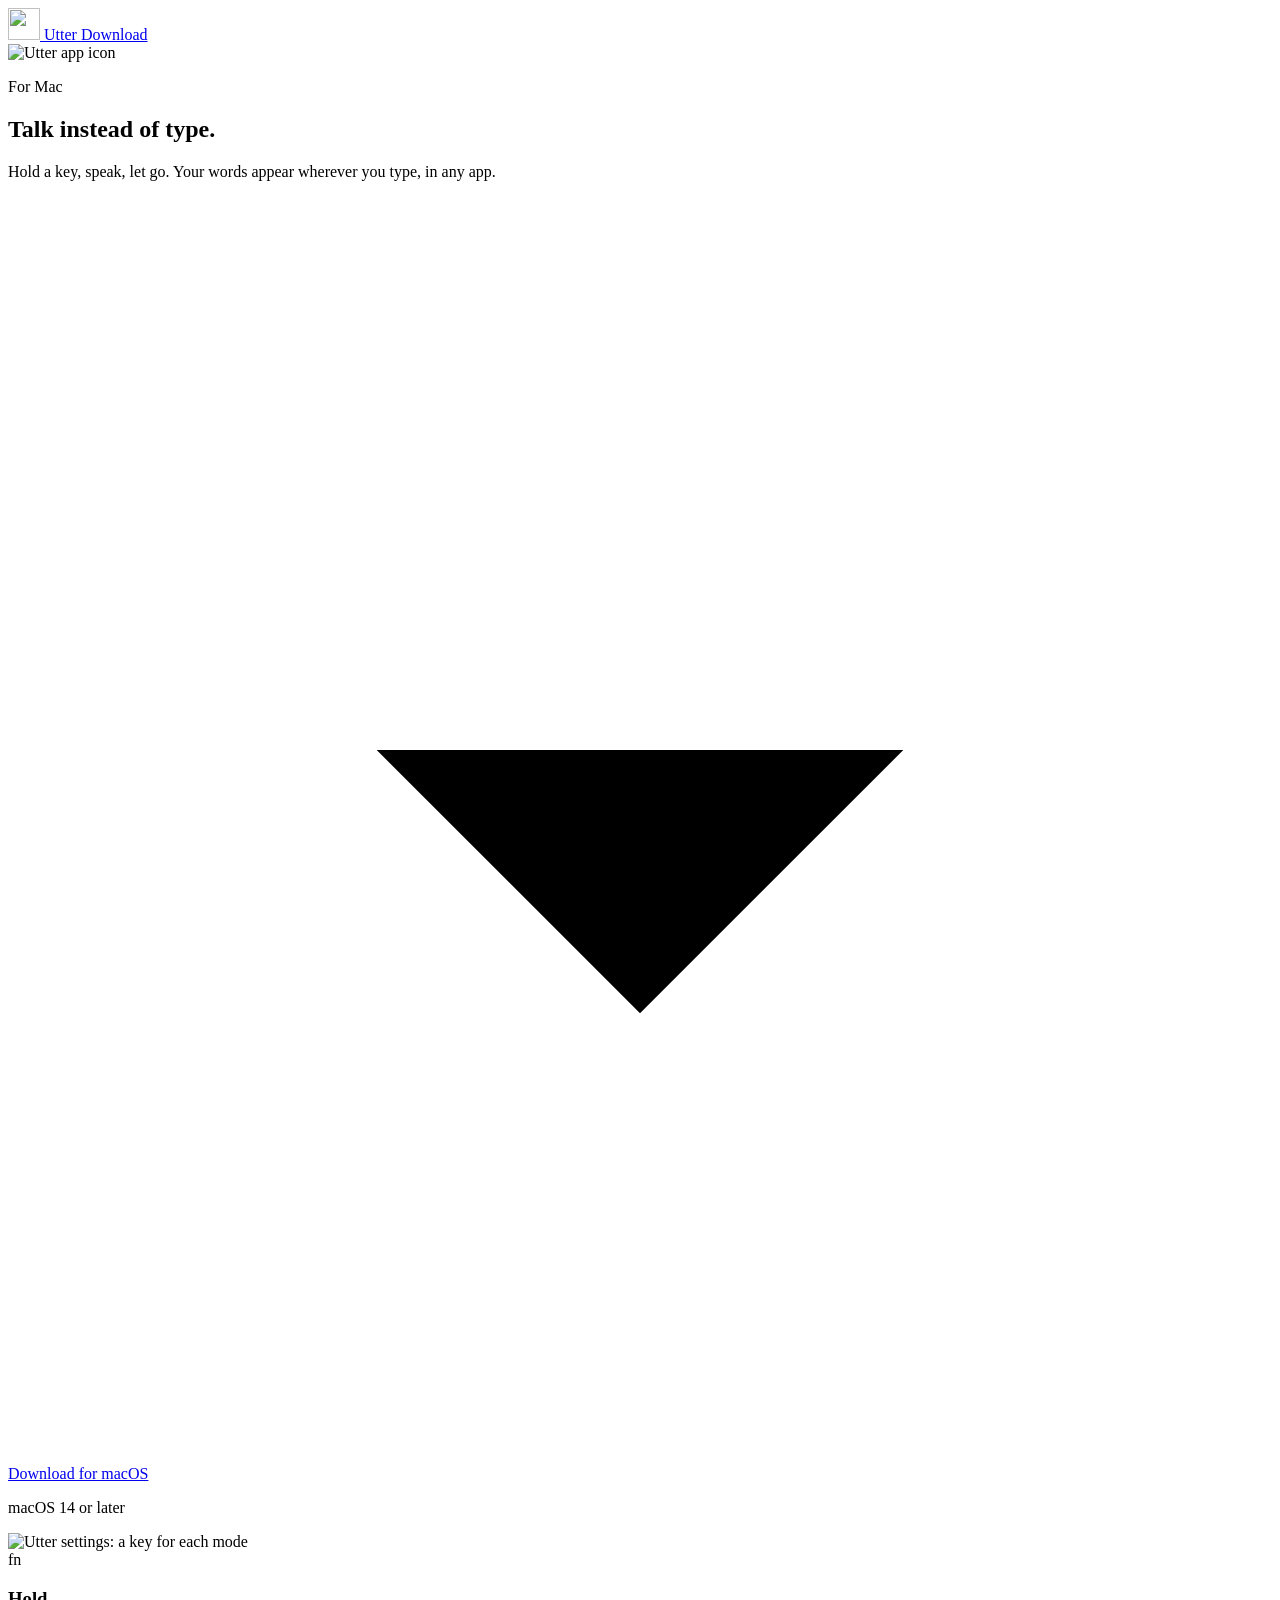
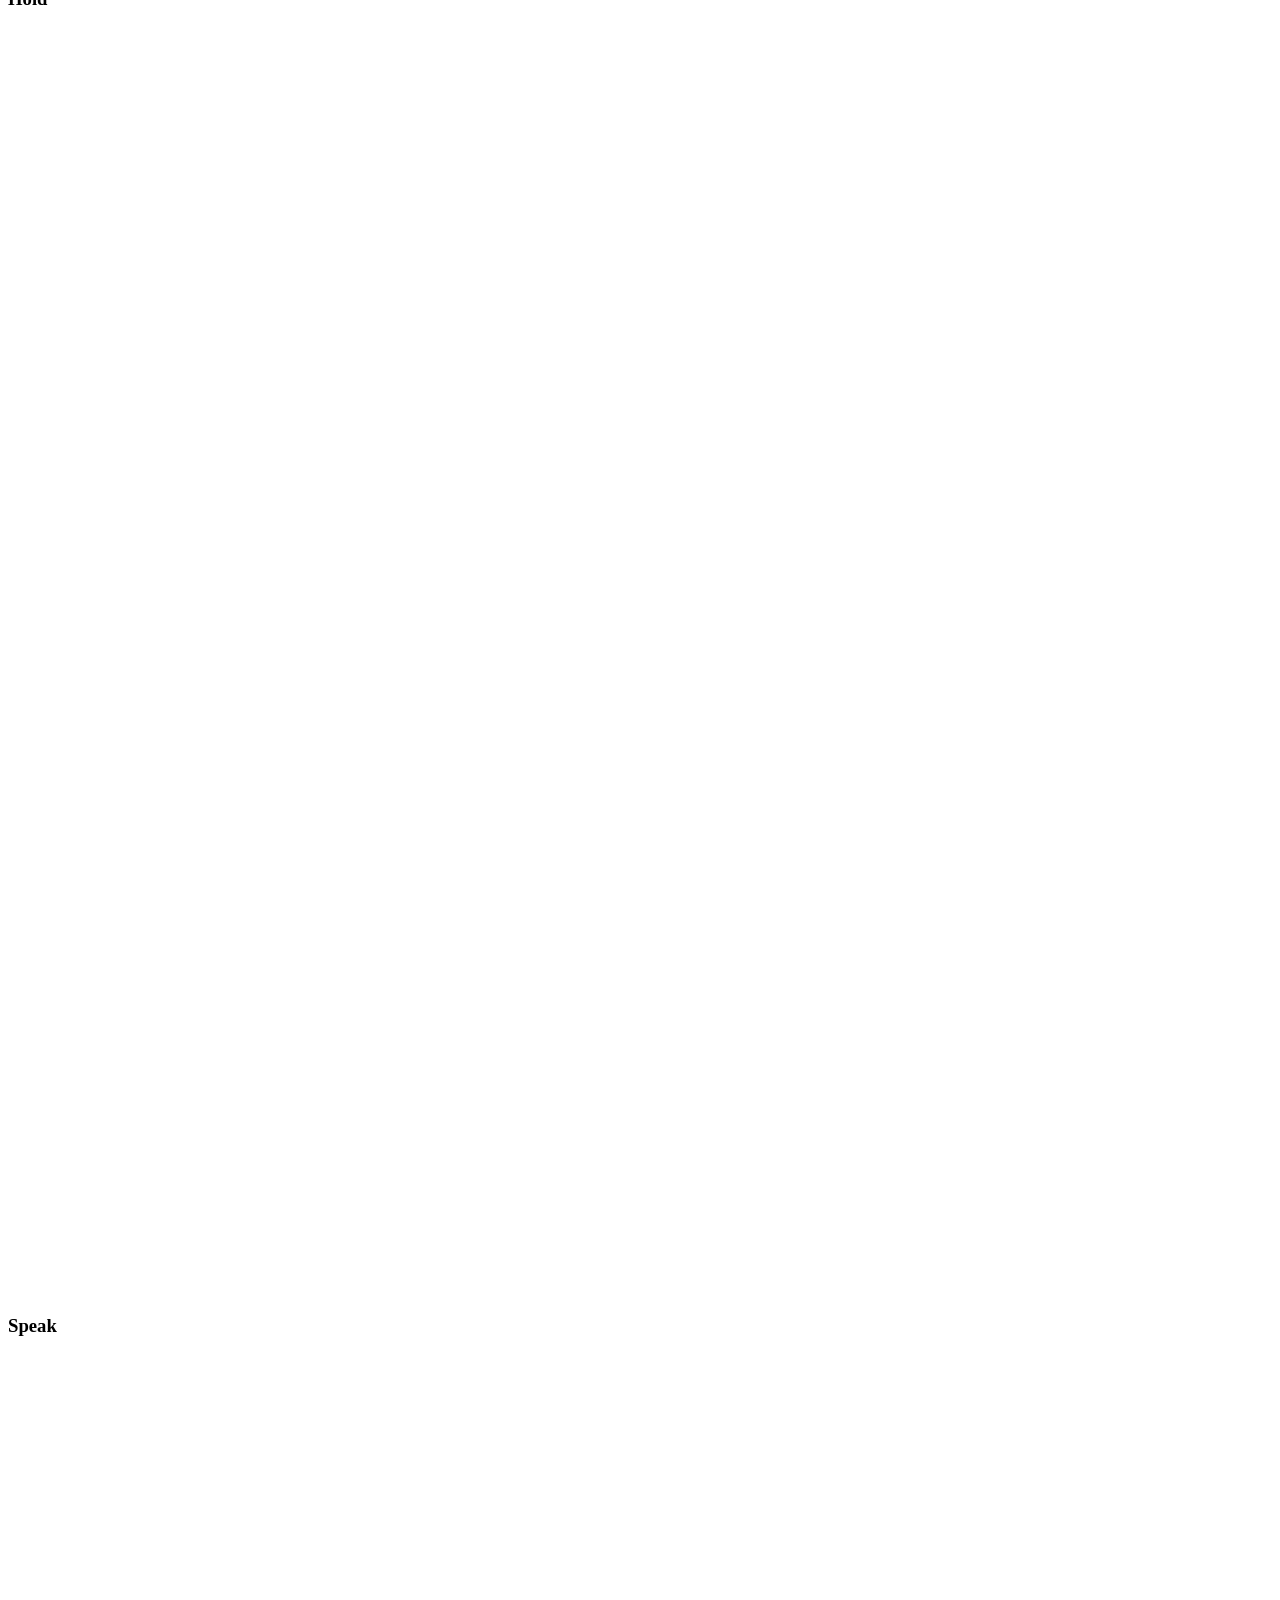
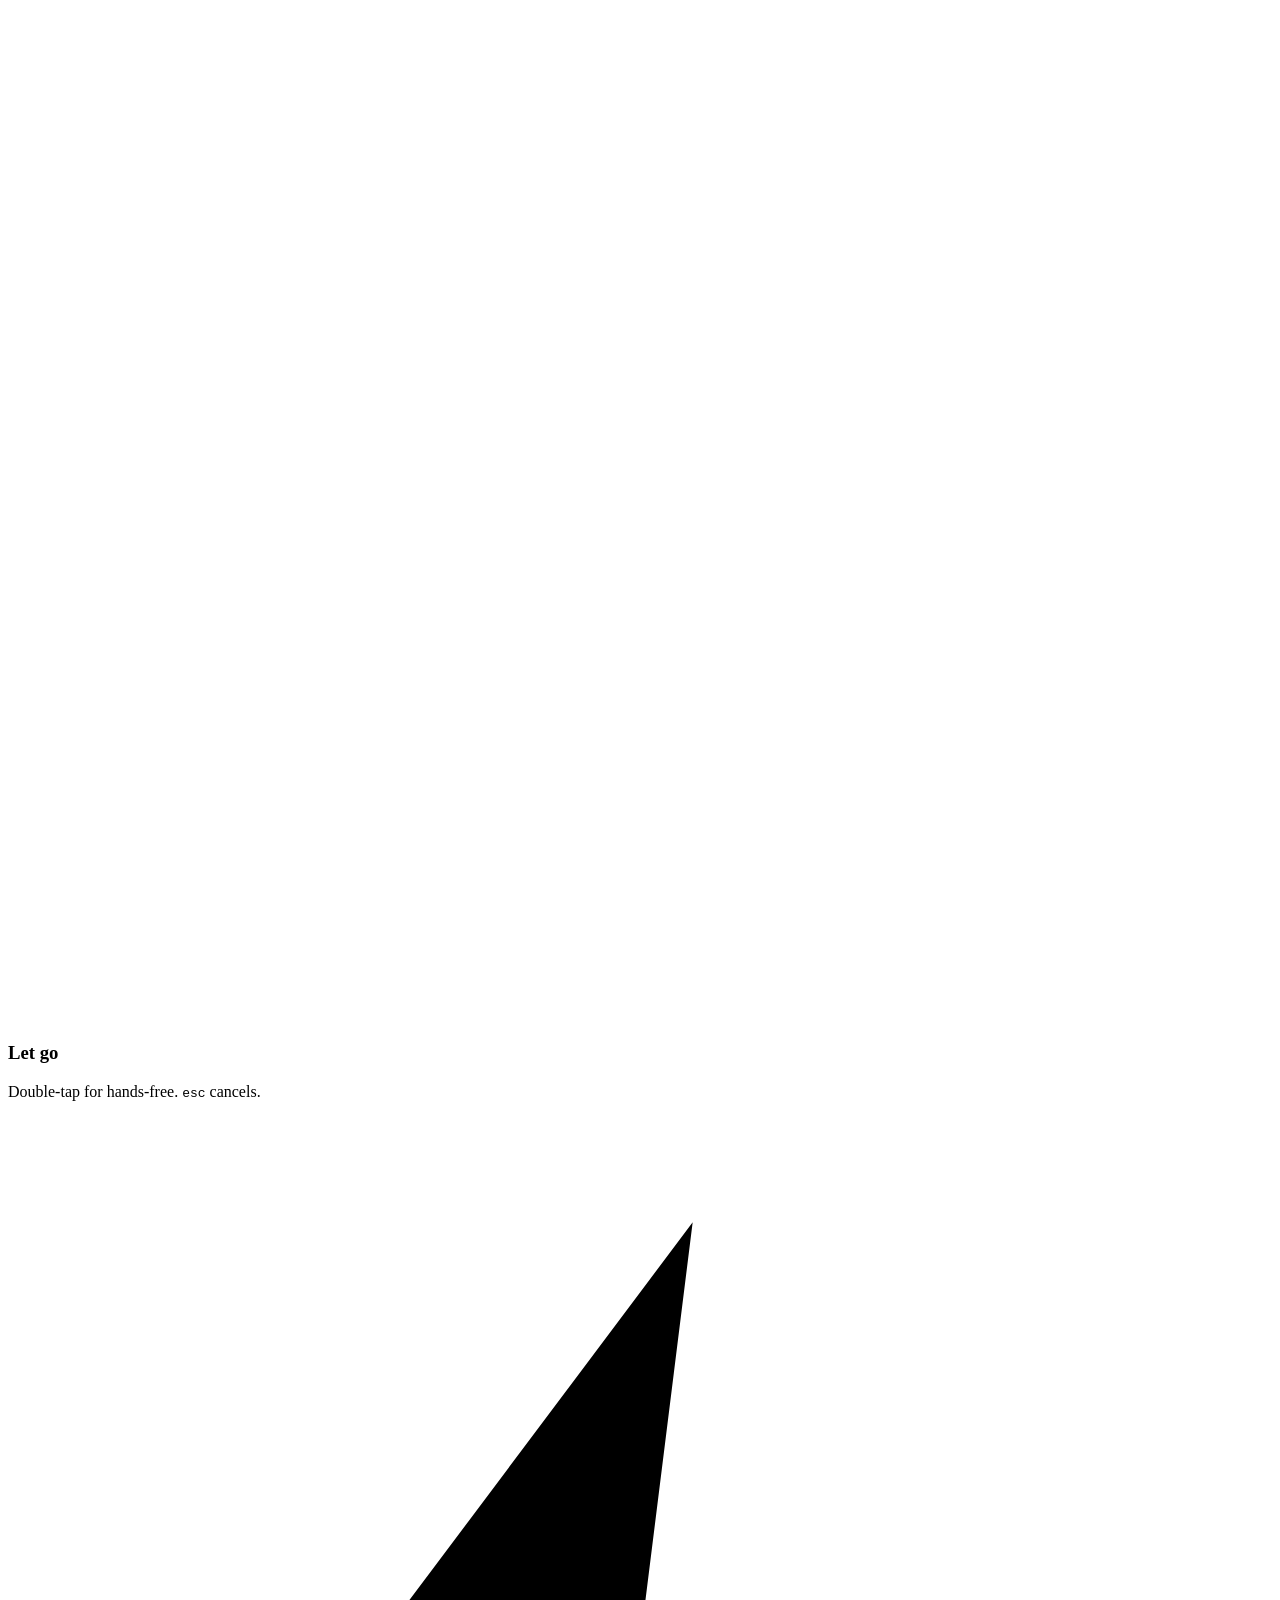
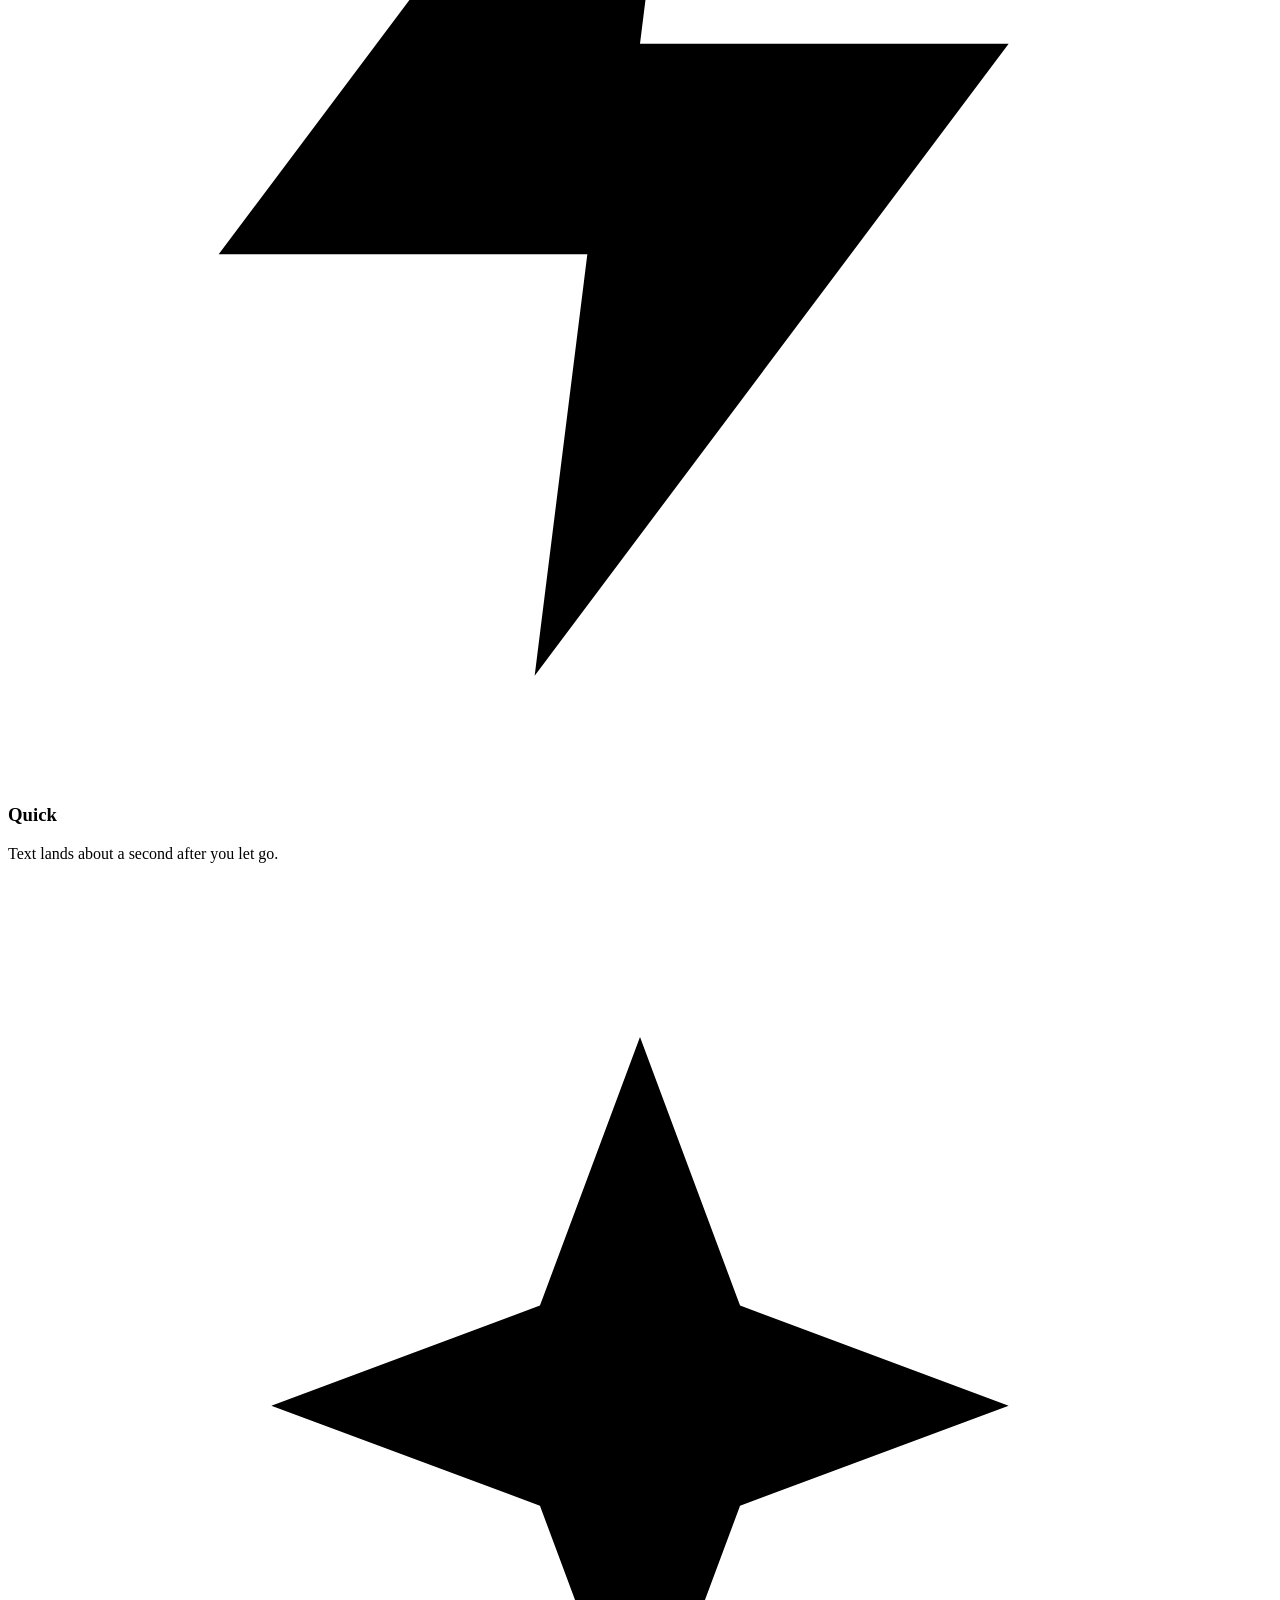
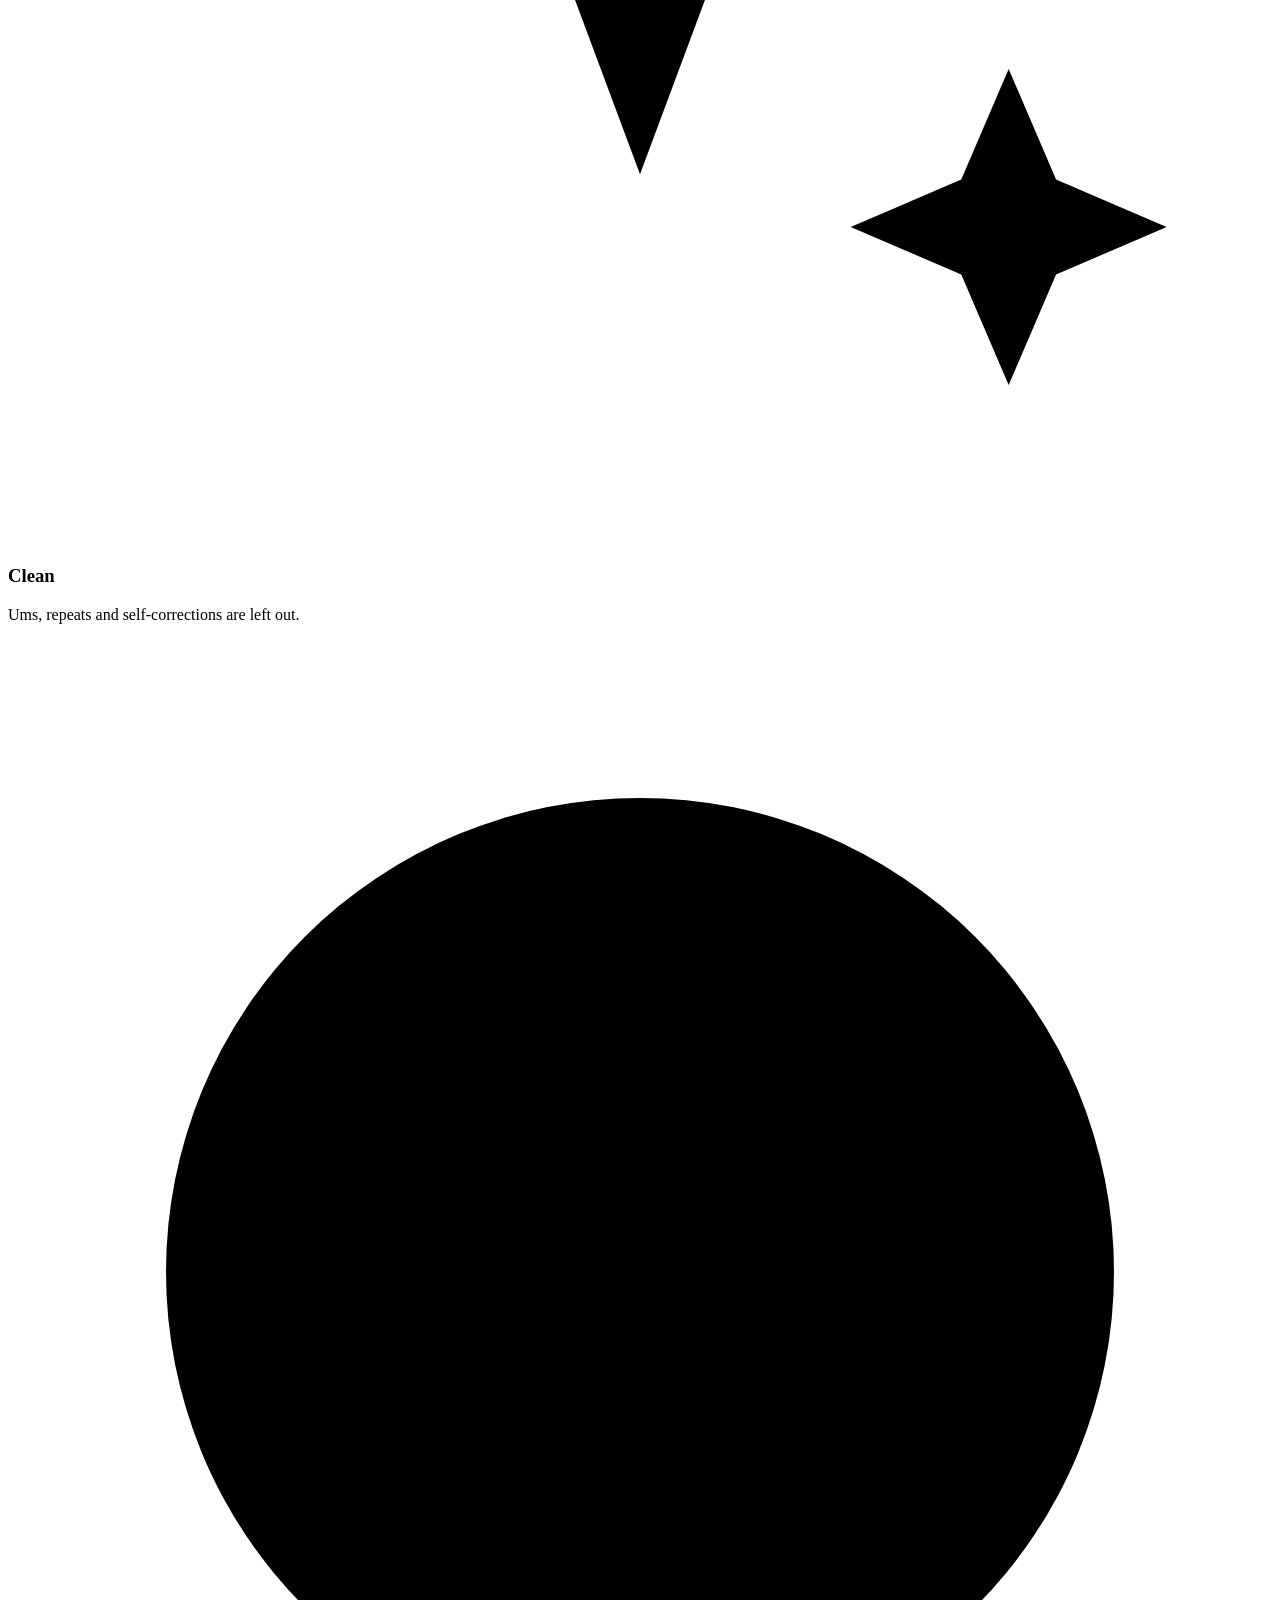
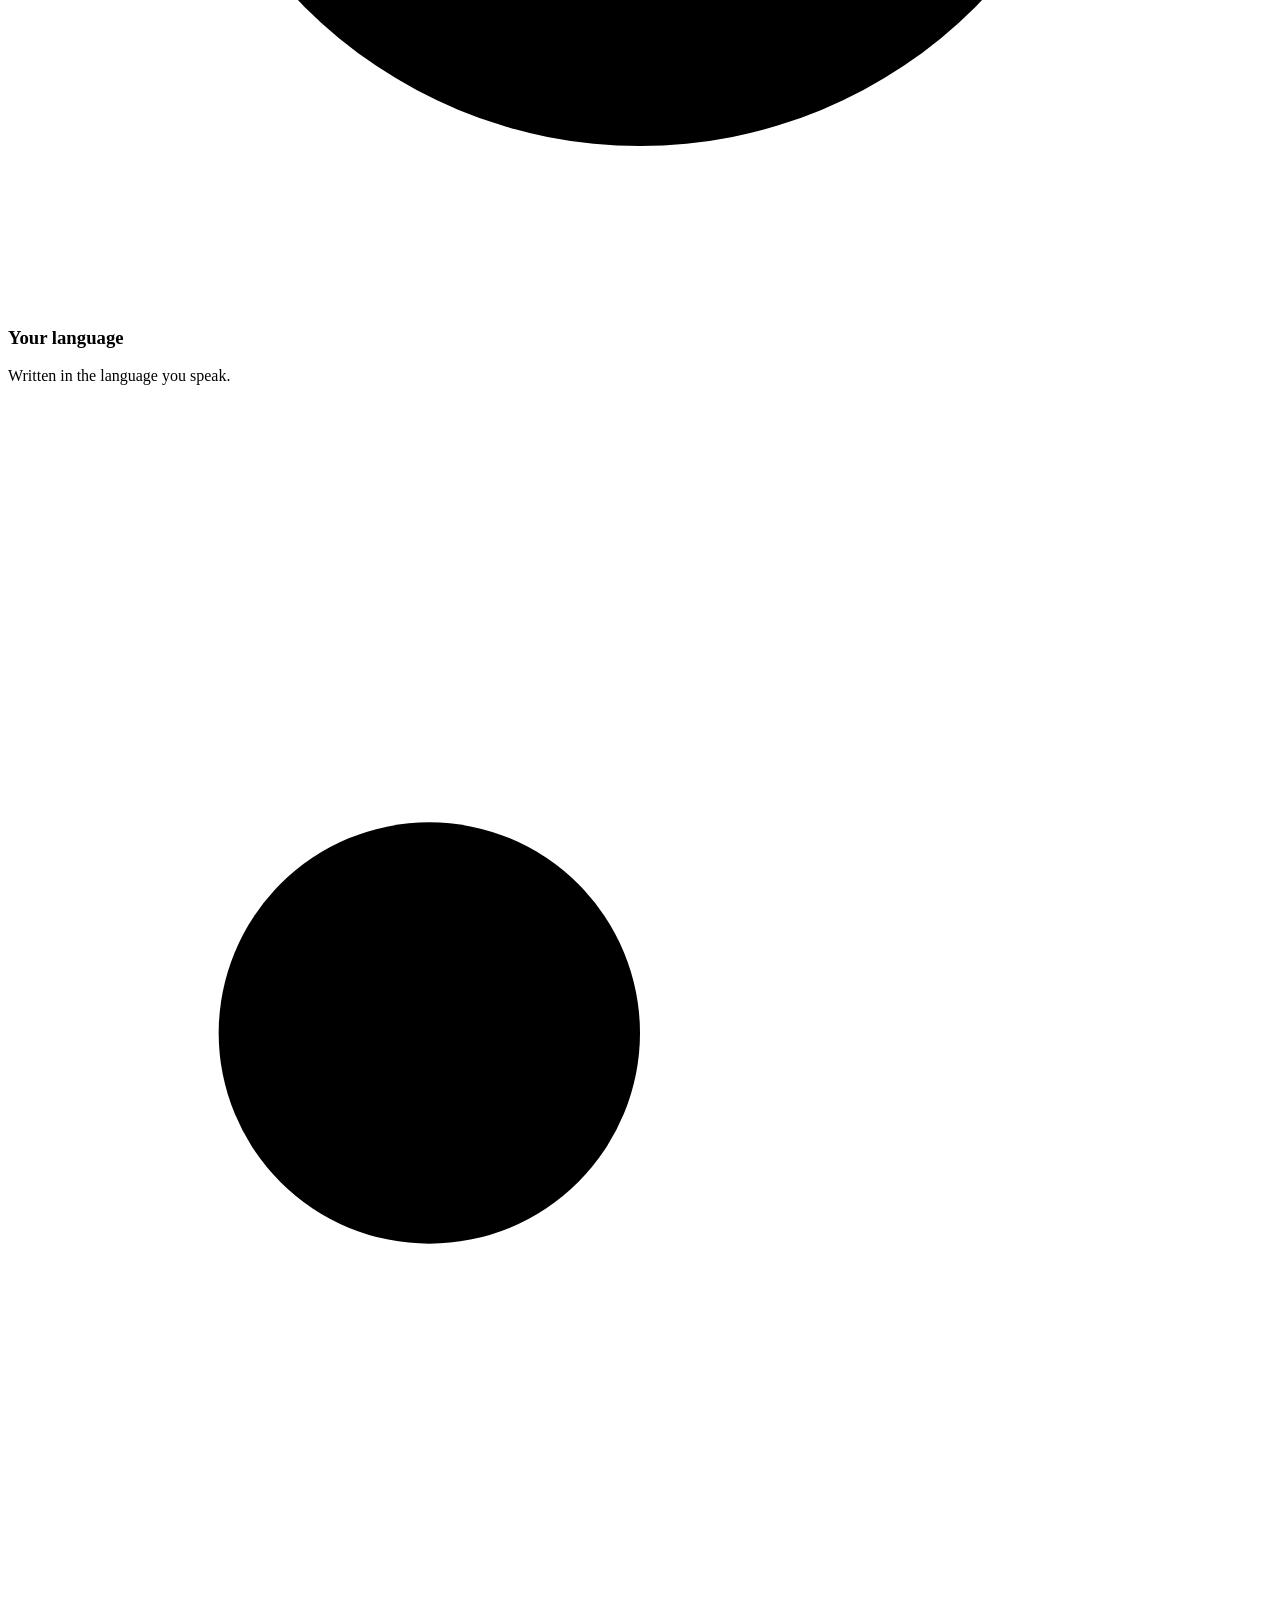
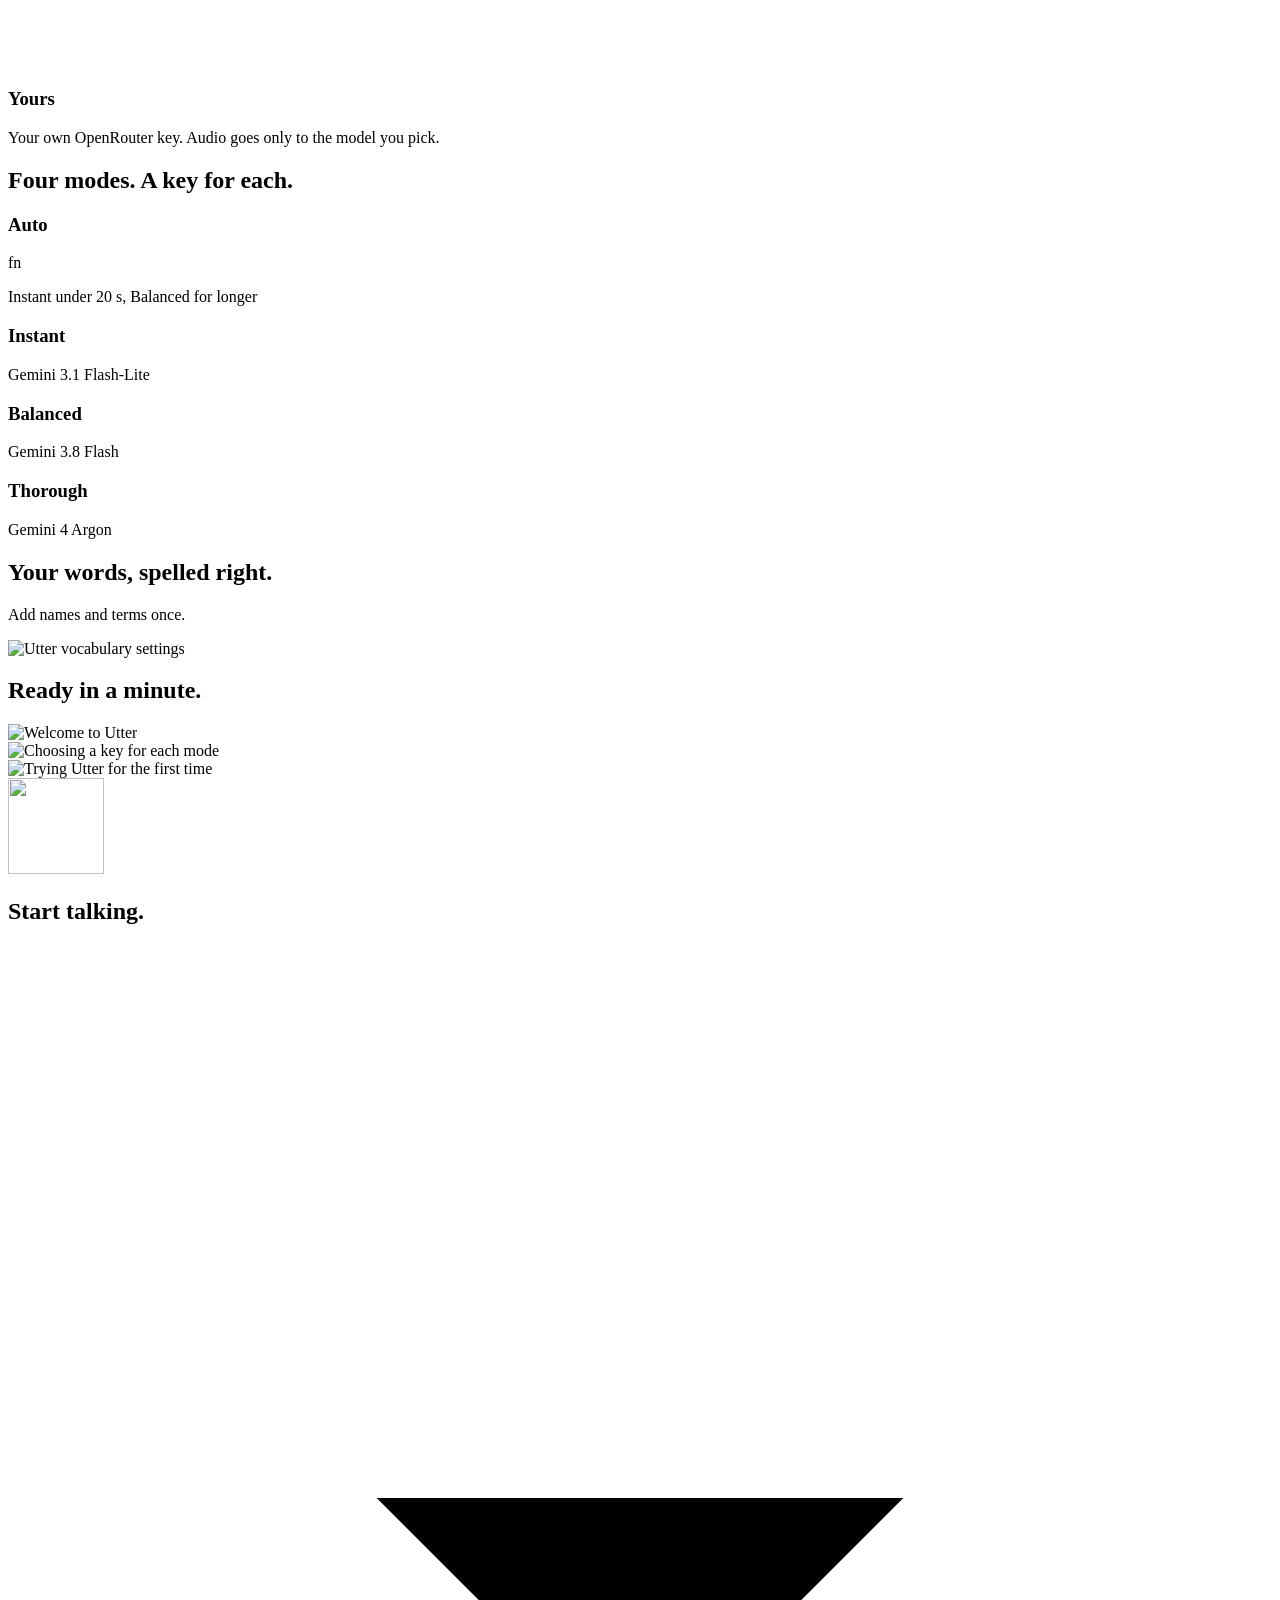
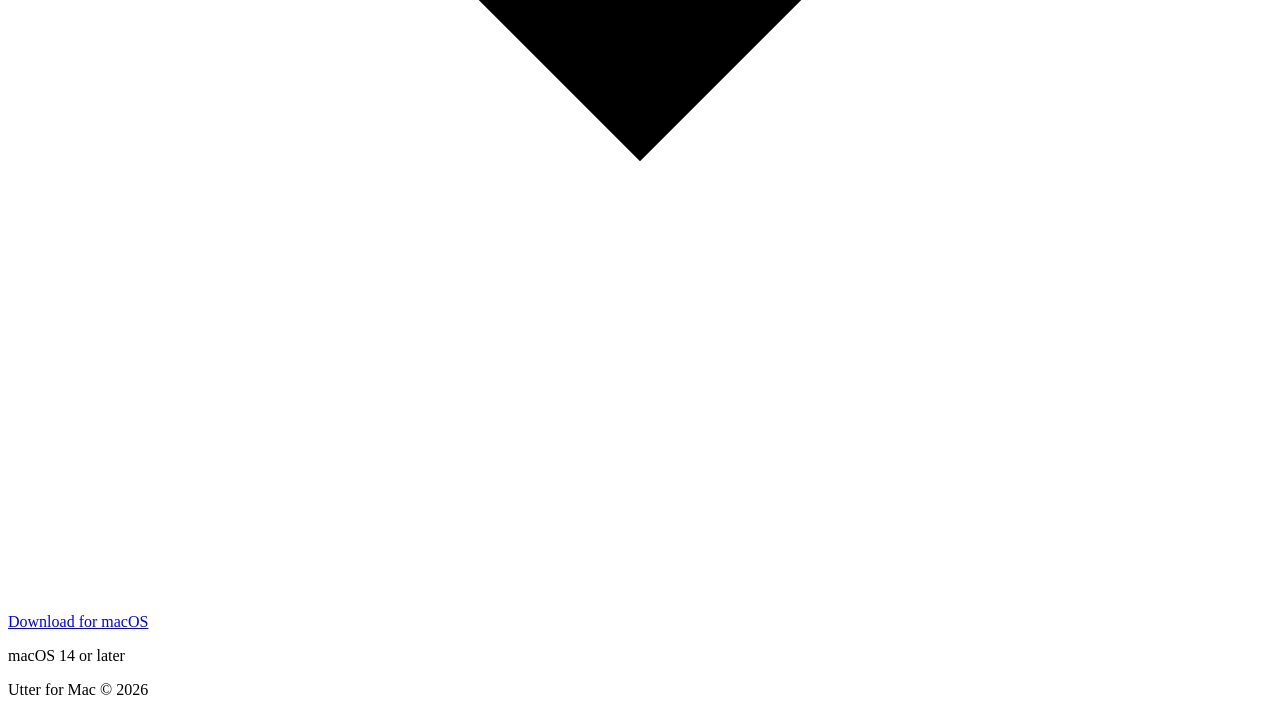
==== website/public/index.html @ 5fd8839f "Initial commit Co-Authored-By: Claude Opus 5.5 <noreply@anthropic.com>" ====
<!doctype html>
<html lang="en">
<head>
<meta charset="utf-8">
<meta name="viewport" content="width=device-width, initial-scale=1, viewport-fit=cover">
<title>Utter: talk instead of type, on your Mac</title>
<meta name="description" content="Hold a key, speak, let go. Your words appear wherever you type, in any Mac app.">
<meta name="color-scheme" content="light dark">
<meta name="theme-color" content="#ffffff" media="(prefers-color-scheme: light)">
<meta name="theme-color" content="#0b0b0c" media="(prefers-color-scheme: dark)">
<link rel="icon" type="image/png" sizes="64x64" href="/favicon.png">
<link rel="icon" type="image/png" sizes="32x32" href="/favicon-32.png">
<link rel="apple-touch-icon" href="/apple-touch-icon.png">
<link rel="canonical" href="https://utter.filo.im/">
<meta property="og:type" content="website">
<meta property="og:site_name" content="Utter">
<meta property="og:title" content="Utter: talk instead of type">
<meta property="og:description" content="Hold a key, speak, let go. Your words appear wherever you type, in any Mac app.">
<meta property="og:url" content="https://utter.filo.im/">
<meta property="og:image" content="https://utter.filo.im/og.png">
<meta property="og:image:width" content="1200">
<meta property="og:image:height" content="630">
<meta name="twitter:card" content="summary_large_image">
<link rel="stylesheet" href="/styles.css">
</head>
<body>

<header class="nav">
  <div class="wrap nav-inner">
    <a class="brand" href="/" aria-label="Utter home">
      <img src="/img/icon-256.png" width="32" height="32" alt="">
      <span>Utter</span>
    </a>
    <a class="nav-cta" href="/download" download="Utter.dmg">Download</a>
  </div>
</header>

<main>
  <section class="hero wrap">
    <img class="hero-icon" src="/img/icon-512.webp" width="152" height="152" alt="Utter app icon">
    <p class="eyebrow">For Mac</p>
    <h1>Talk instead of type.</h1>
    <p class="lede">Hold a key, speak, let go. Your words appear wherever you type, in any app.</p>

    <div class="download">
      <a class="dl-button" href="/download" download="Utter.dmg">
        <svg viewBox="0 0 24 24" aria-hidden="true"><path d="M12 4v11M7 10.5l5 5 5-5M5 20h14"/></svg>
        Download for macOS
      </a>
      <p class="req">macOS 14 or later</p>
    </div>

    <div class="shot shot-hero">
      <picture>
        <source srcset="/img/hotkeys-dark.webp" media="(prefers-color-scheme: dark)">
        <img src="/img/hotkeys-light.webp" width="1560" height="1184" alt="Utter settings: a key for each mode" fetchpriority="high">
      </picture>
    </div>
  </section>

  <section class="how wrap">
    <div class="step">
      <span class="keycap">fn</span>
      <h3>Hold</h3>
    </div>
    <div class="step">
      <span class="glyph" aria-hidden="true">
        <svg viewBox="0 0 48 48"><path d="M10 18v12M17 13v22M24 8v32M31 13v22M38 18v12"/></svg>
      </span>
      <h3>Speak</h3>
    </div>
    <div class="step">
      <span class="glyph" aria-hidden="true">
        <svg viewBox="0 0 48 48"><path d="M17 9h14M17 39h14M24 9v30"/></svg>
      </span>
      <h3>Let go</h3>
    </div>
    <p class="how-note">Double-tap for hands-free. <kbd>esc</kbd> cancels.</p>
  </section>

  <section class="features wrap">
    <div class="card">
      <svg class="ic" viewBox="0 0 24 24" aria-hidden="true"><path d="M13 2 4 14h7l-1 8 9-12h-7z"/></svg>
      <h3>Quick</h3>
      <p>Text lands about a second after you let go.</p>
    </div>
    <div class="card">
      <svg class="ic" viewBox="0 0 24 24" aria-hidden="true"><path d="M12 3l1.9 5.1L19 10l-5.1 1.9L12 17l-1.9-5.1L5 10l5.1-1.9zM19 15l.9 2.1L22 18l-2.1.9L19 21l-.9-2.1L16 18l2.1-.9z"/></svg>
      <h3>Clean</h3>
      <p>Ums, repeats and self-corrections are left out.</p>
    </div>
    <div class="card">
      <svg class="ic" viewBox="0 0 24 24" aria-hidden="true"><circle cx="12" cy="12" r="9"/><path d="M3 12h18M12 3c2.5 2.6 3.8 5.6 3.8 9s-1.3 6.4-3.8 9c-2.5-2.6-3.8-5.6-3.8-9S9.5 5.6 12 3z"/></svg>
      <h3>Your language</h3>
      <p>Written in the language you speak.</p>
    </div>
    <div class="card">
      <svg class="ic" viewBox="0 0 24 24" aria-hidden="true"><circle cx="8" cy="12" r="4"/><path d="M12 12h9M18 12v3M21 12v2"/></svg>
      <h3>Yours</h3>
      <p>Your own OpenRouter key. Audio goes only to the model you pick.</p>
    </div>
  </section>

  <section class="modes wrap">
    <h2>Four modes. A key for each.</h2>
    <div class="mode-grid">
      <div class="mode">
        <div class="mode-head"><h3>Auto</h3><span class="keycap sm">fn</span></div>
        <p>Instant under 20 s, Balanced for longer</p>
      </div>
      <div class="mode">
        <div class="mode-head"><h3>Instant</h3><span class="keycap sm empty" title="Your key"></span></div>
        <p>Gemini 3.1 Flash-Lite</p>
      </div>
      <div class="mode">
        <div class="mode-head"><h3>Balanced</h3><span class="keycap sm empty" title="Your key"></span></div>
        <p>Gemini 3.8 Flash</p>
      </div>
      <div class="mode">
        <div class="mode-head"><h3>Thorough</h3><span class="keycap sm empty" title="Your key"></span></div>
        <p>Gemini 4 Argon</p>
      </div>
    </div>
  </section>

  <section class="split wrap">
    <div class="split-text">
      <h2>Your words, spelled right.</h2>
      <p>Add names and terms once.</p>
    </div>
    <div class="shot">
      <picture>
        <source srcset="/img/vocabulary-dark.webp" media="(prefers-color-scheme: dark)">
        <img src="/img/vocabulary-light.webp" width="1560" height="1184" alt="Utter vocabulary settings" loading="lazy">
      </picture>
    </div>
  </section>

  <section class="gallery-section">
    <h2 class="wrap">Ready in a minute.</h2>
    <div class="gallery" tabindex="0" aria-label="Setup screens">
      <div class="shot">
        <picture>
          <source srcset="/img/welcome-dark.webp" media="(prefers-color-scheme: dark)">
          <img src="/img/welcome-light.webp" width="1440" height="1264" alt="Welcome to Utter" loading="lazy">
        </picture>
      </div>
      <div class="shot">
        <picture>
          <source srcset="/img/setup-hotkeys-dark.webp" media="(prefers-color-scheme: dark)">
          <img src="/img/setup-hotkeys-light.webp" width="1440" height="1264" alt="Choosing a key for each mode" loading="lazy">
        </picture>
      </div>
      <div class="shot">
        <picture>
          <source srcset="/img/setup-test-dark.webp" media="(prefers-color-scheme: dark)">
          <img src="/img/setup-test-light.webp" width="1440" height="1264" alt="Trying Utter for the first time" loading="lazy">
        </picture>
      </div>
    </div>
  </section>

  <section class="join wrap" id="download">
    <img src="/img/icon-512.webp" width="96" height="96" alt="">
    <h2>Start talking.</h2>
    <div class="download">
      <a class="dl-button" href="/download" download="Utter.dmg">
        <svg viewBox="0 0 24 24" aria-hidden="true"><path d="M12 4v11M7 10.5l5 5 5-5M5 20h14"/></svg>
        Download for macOS
      </a>
      <p class="req">macOS 14 or later</p>
    </div>
  </section>
</main>

<footer class="foot wrap">
  <span>Utter for Mac</span>
  <span>© 2026</span>
</footer>

</body>
</html>
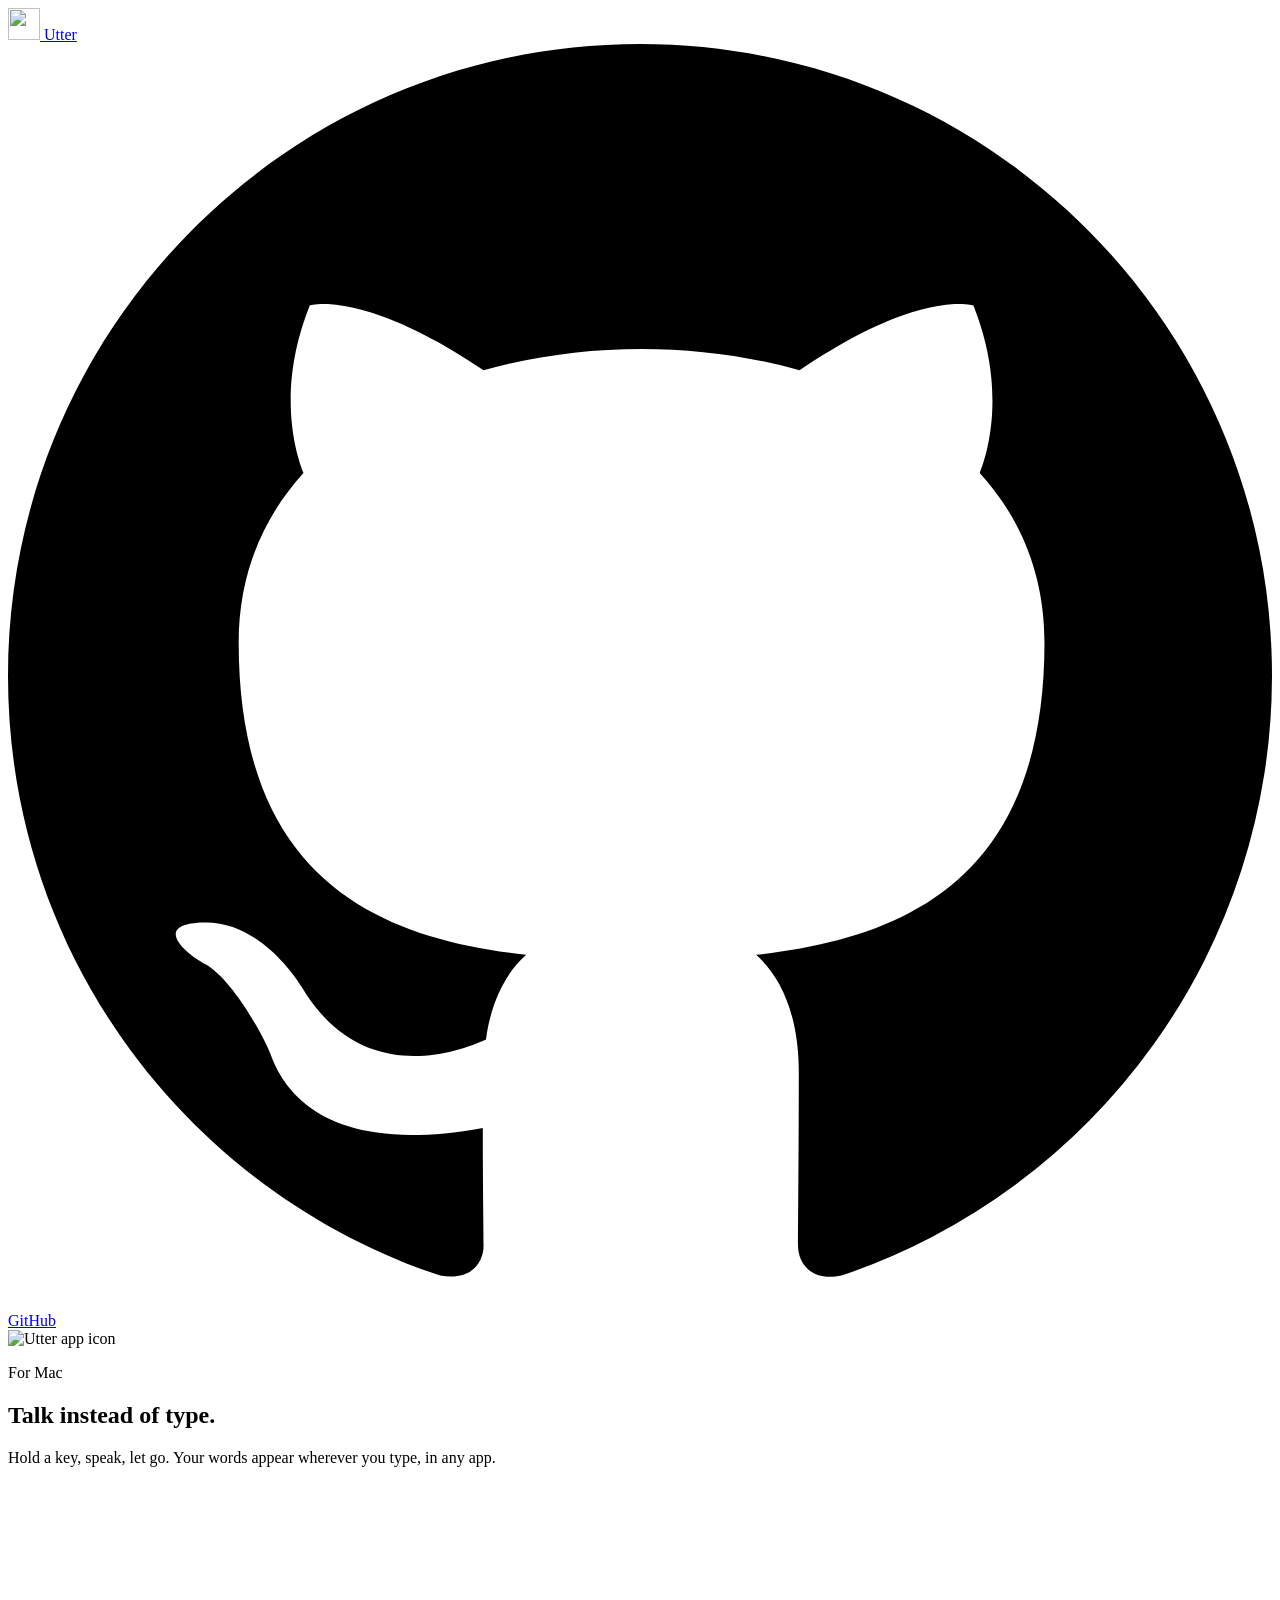
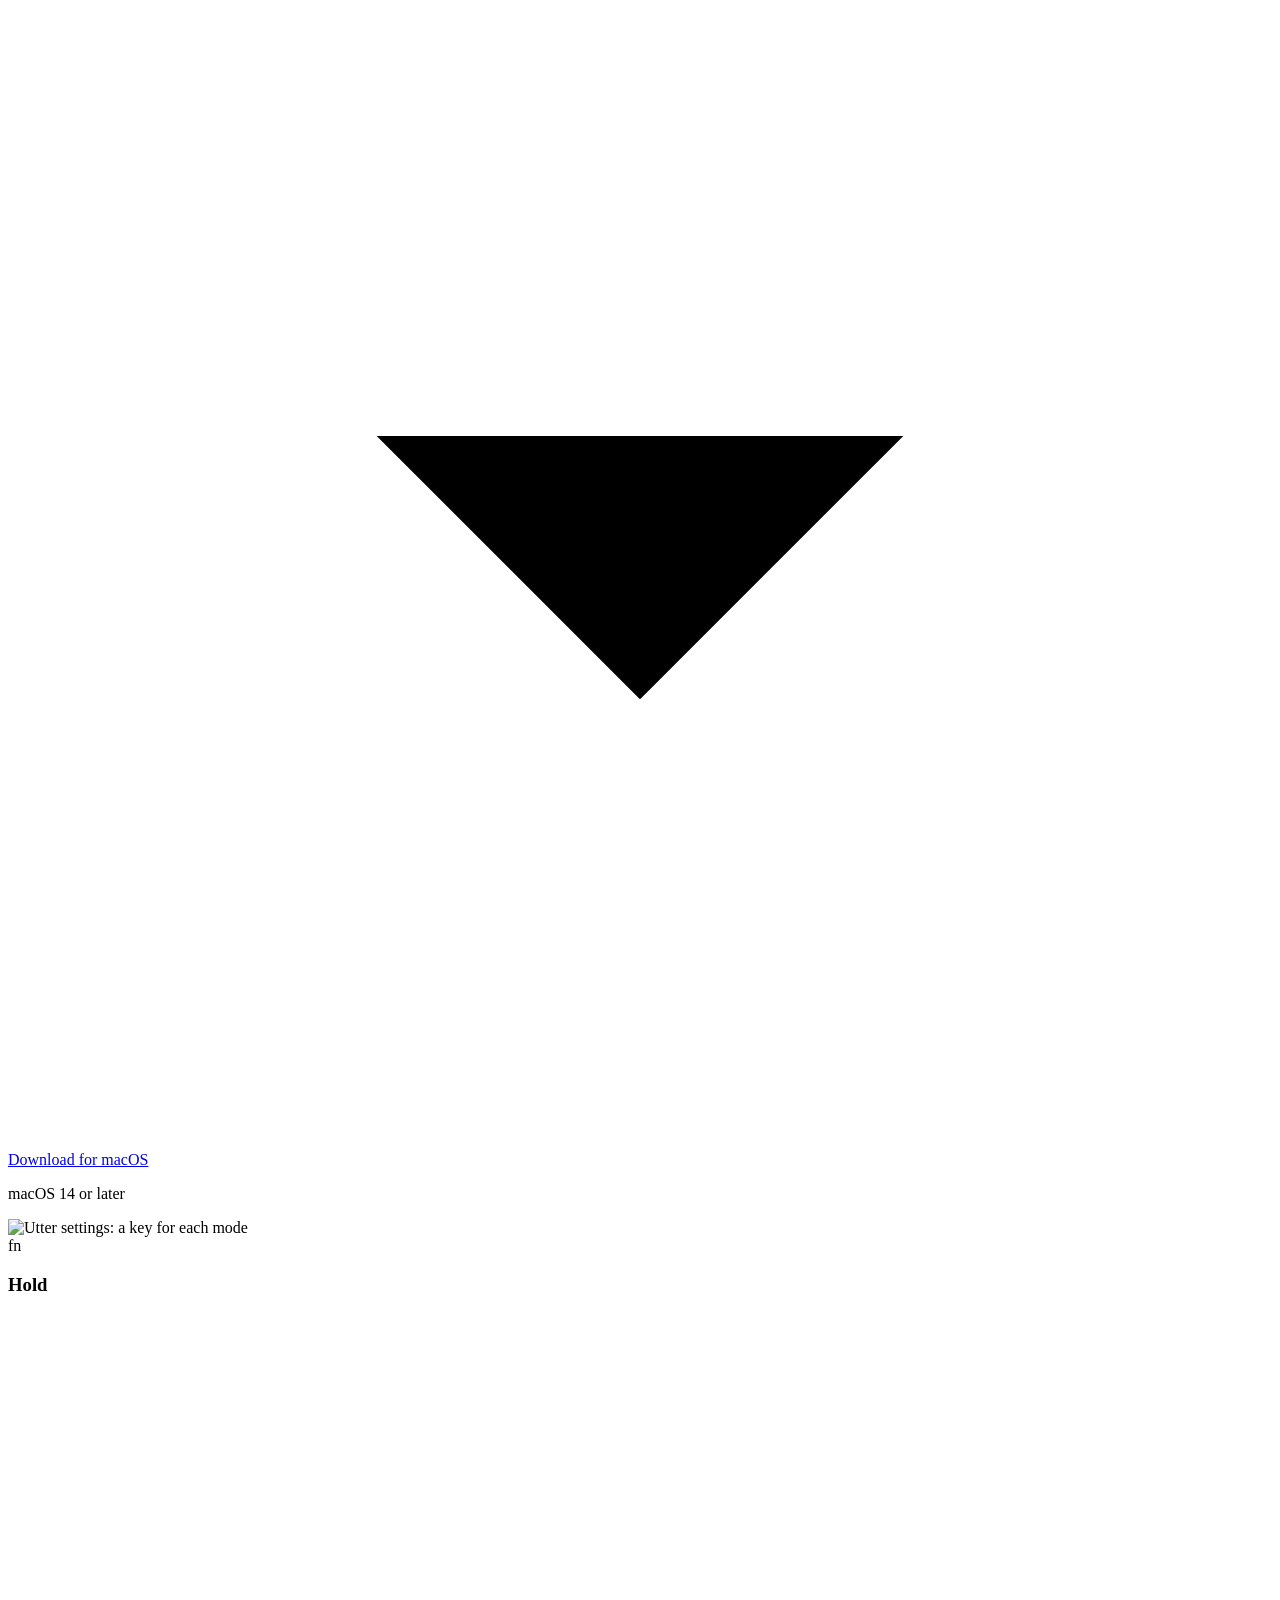
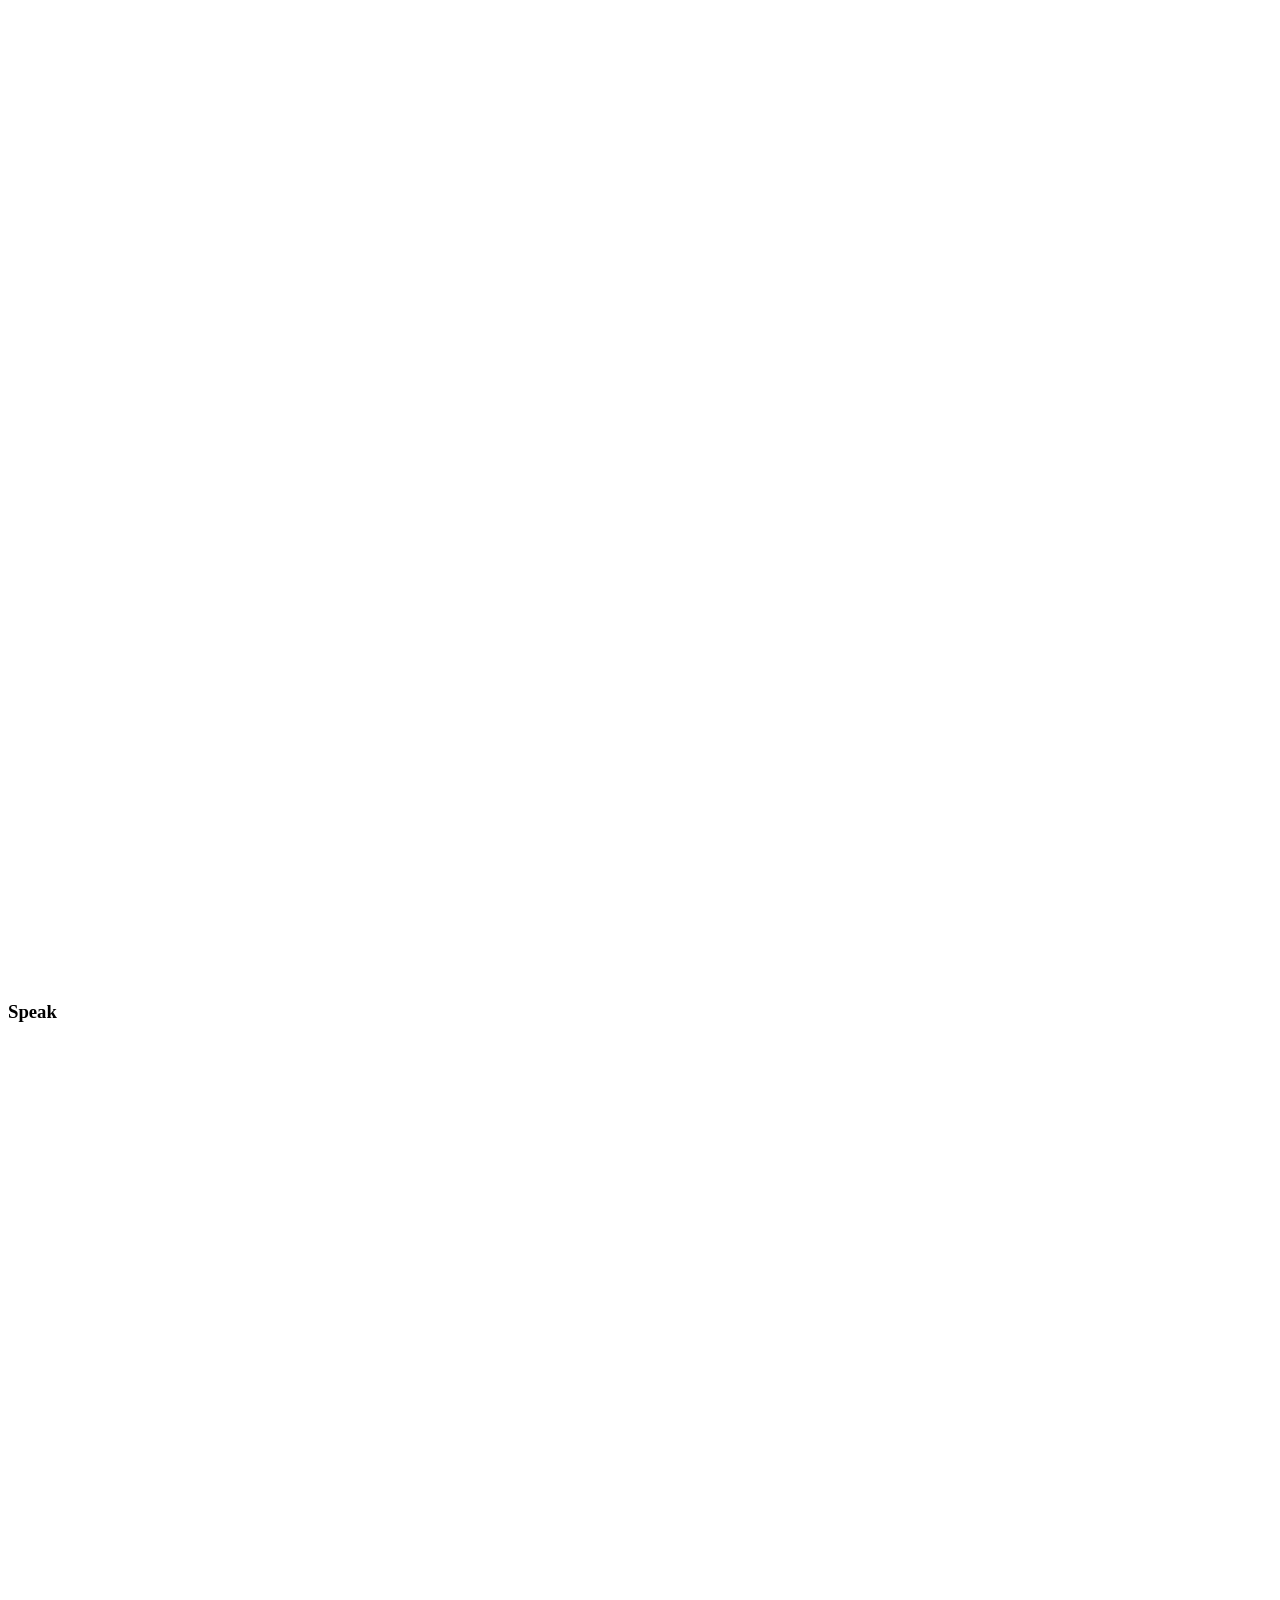
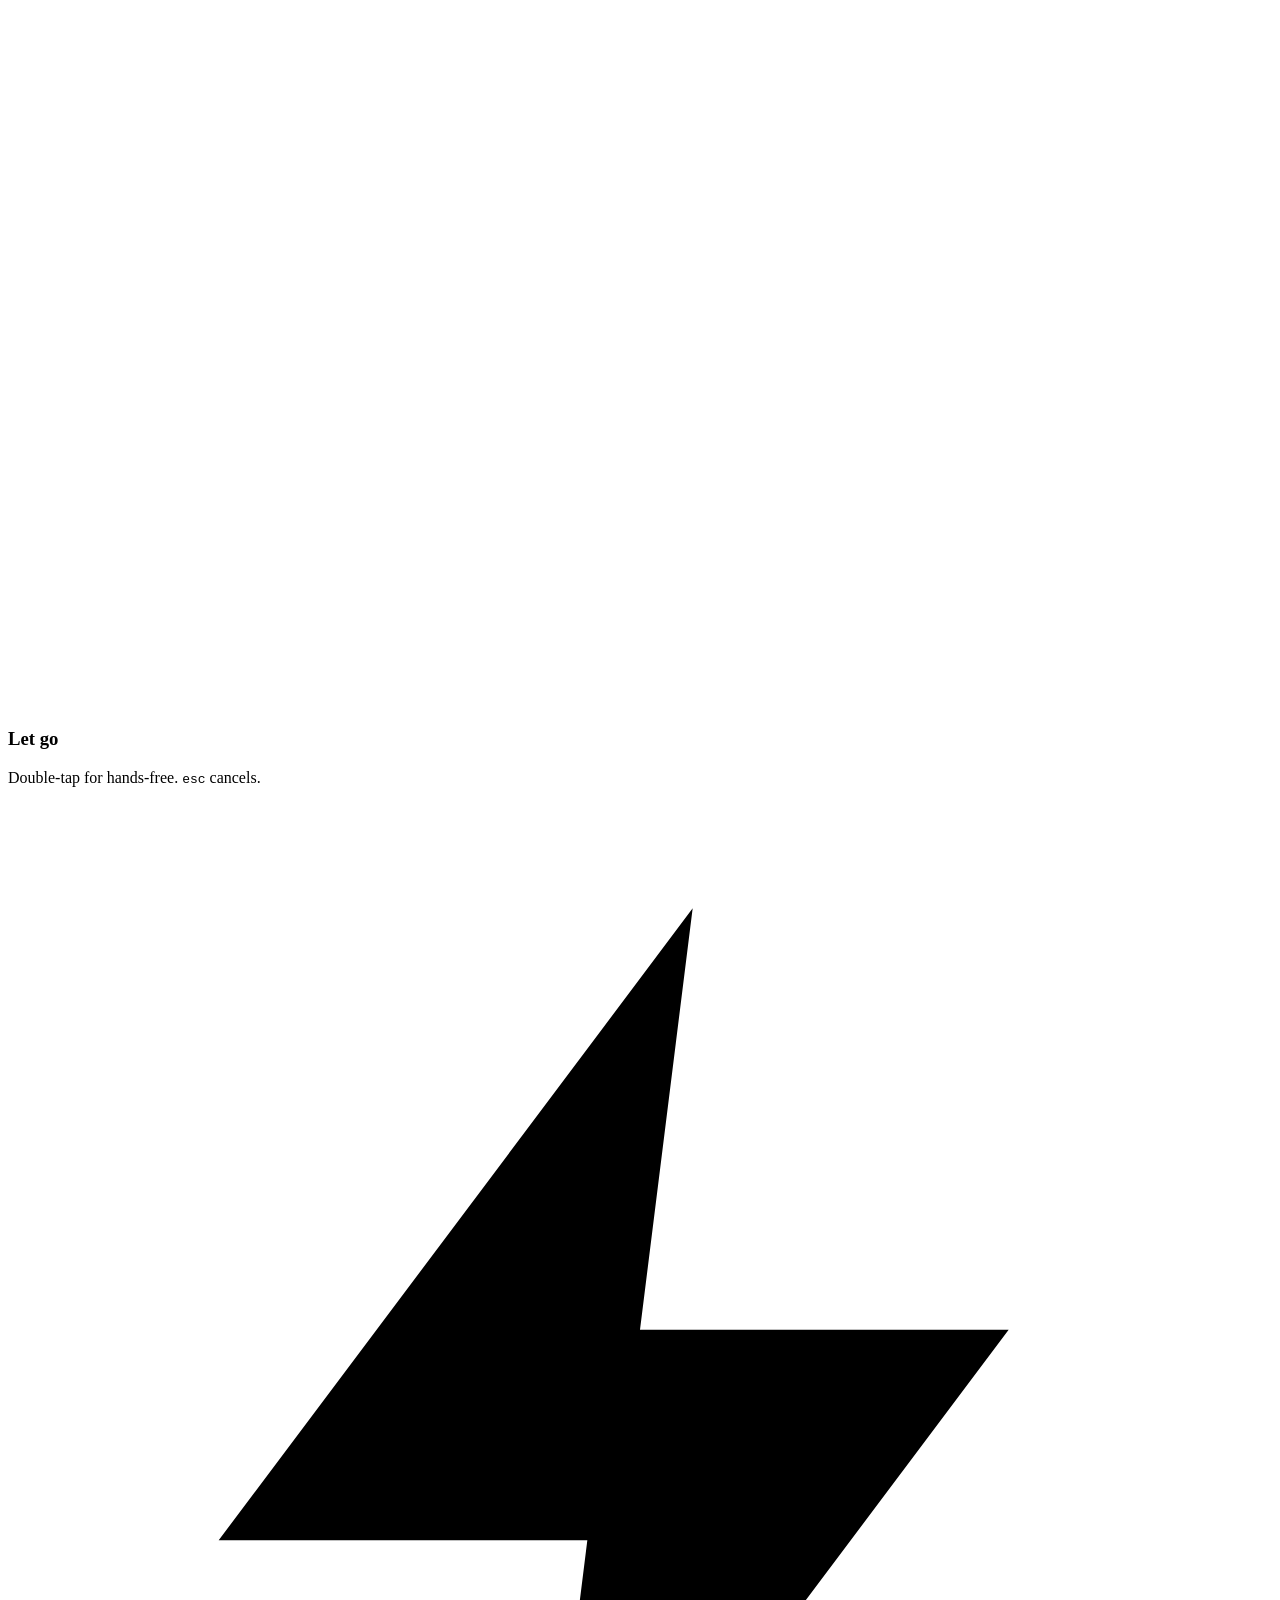
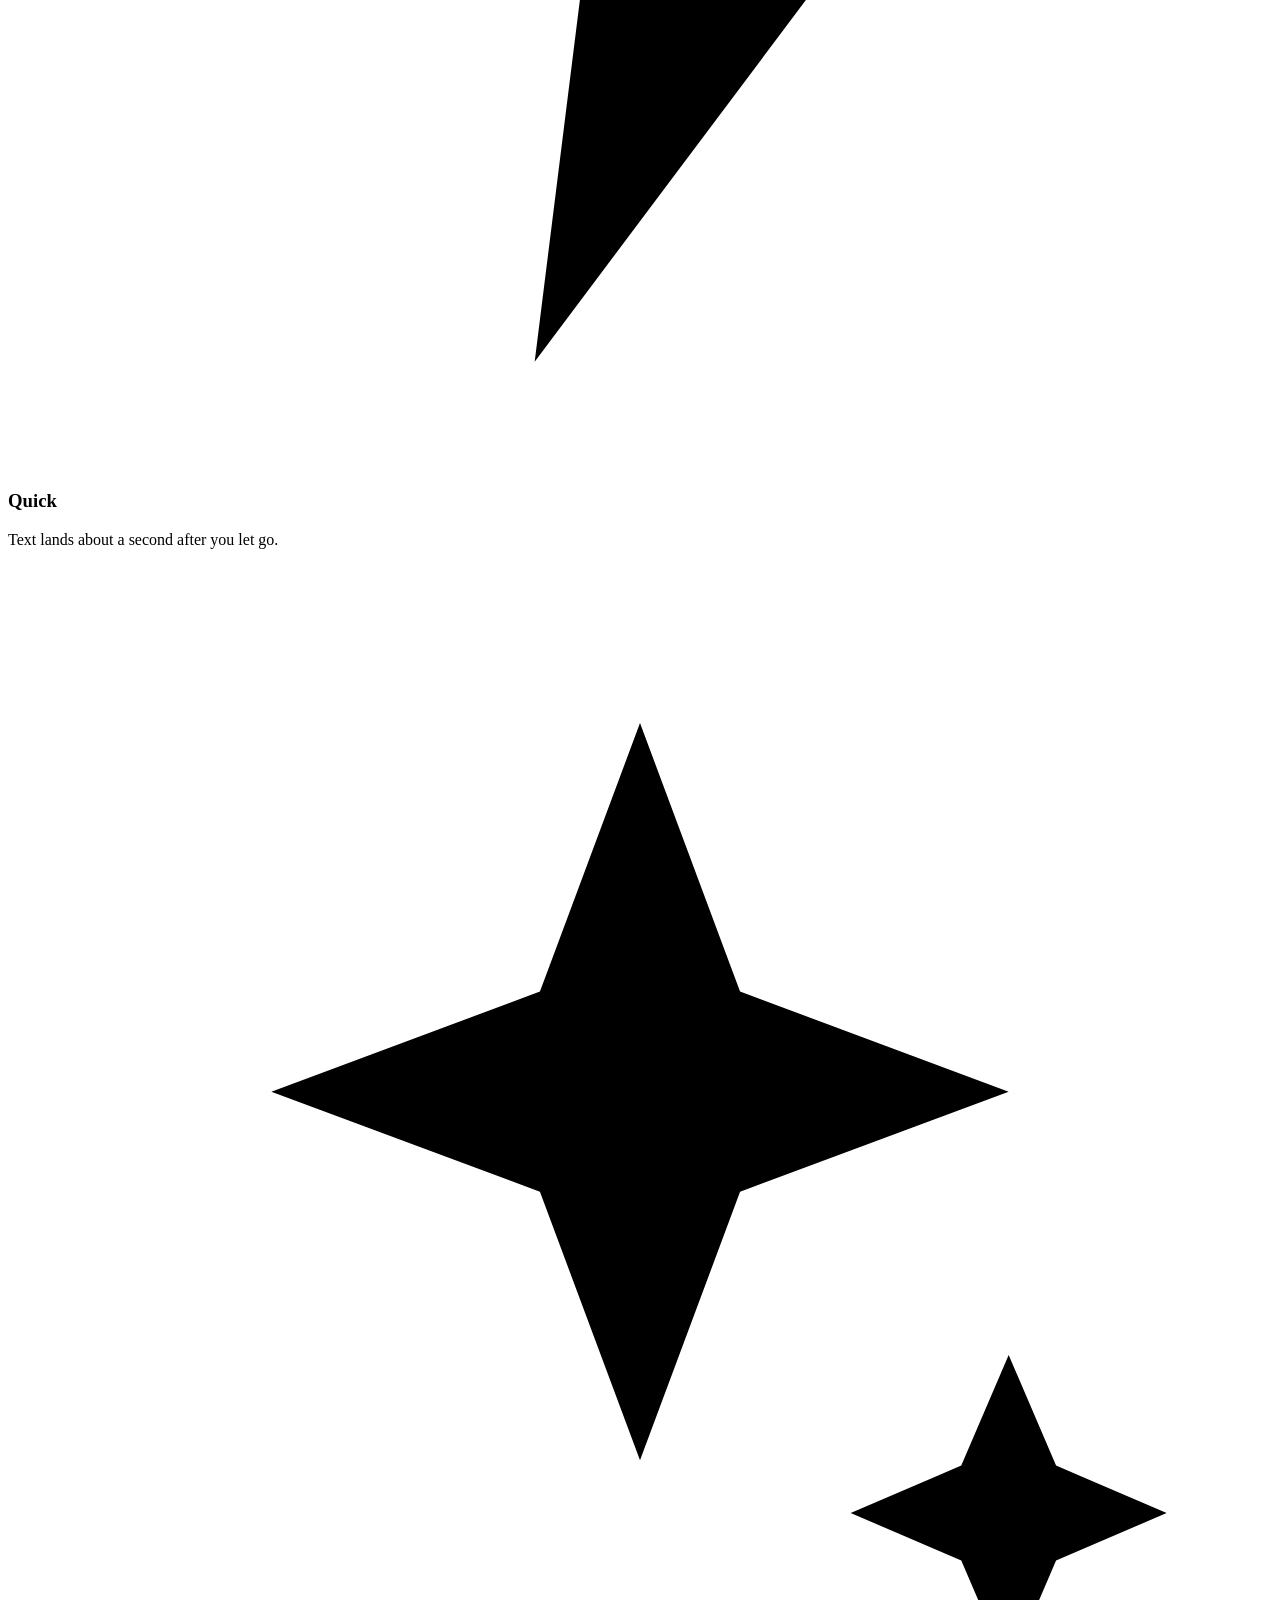
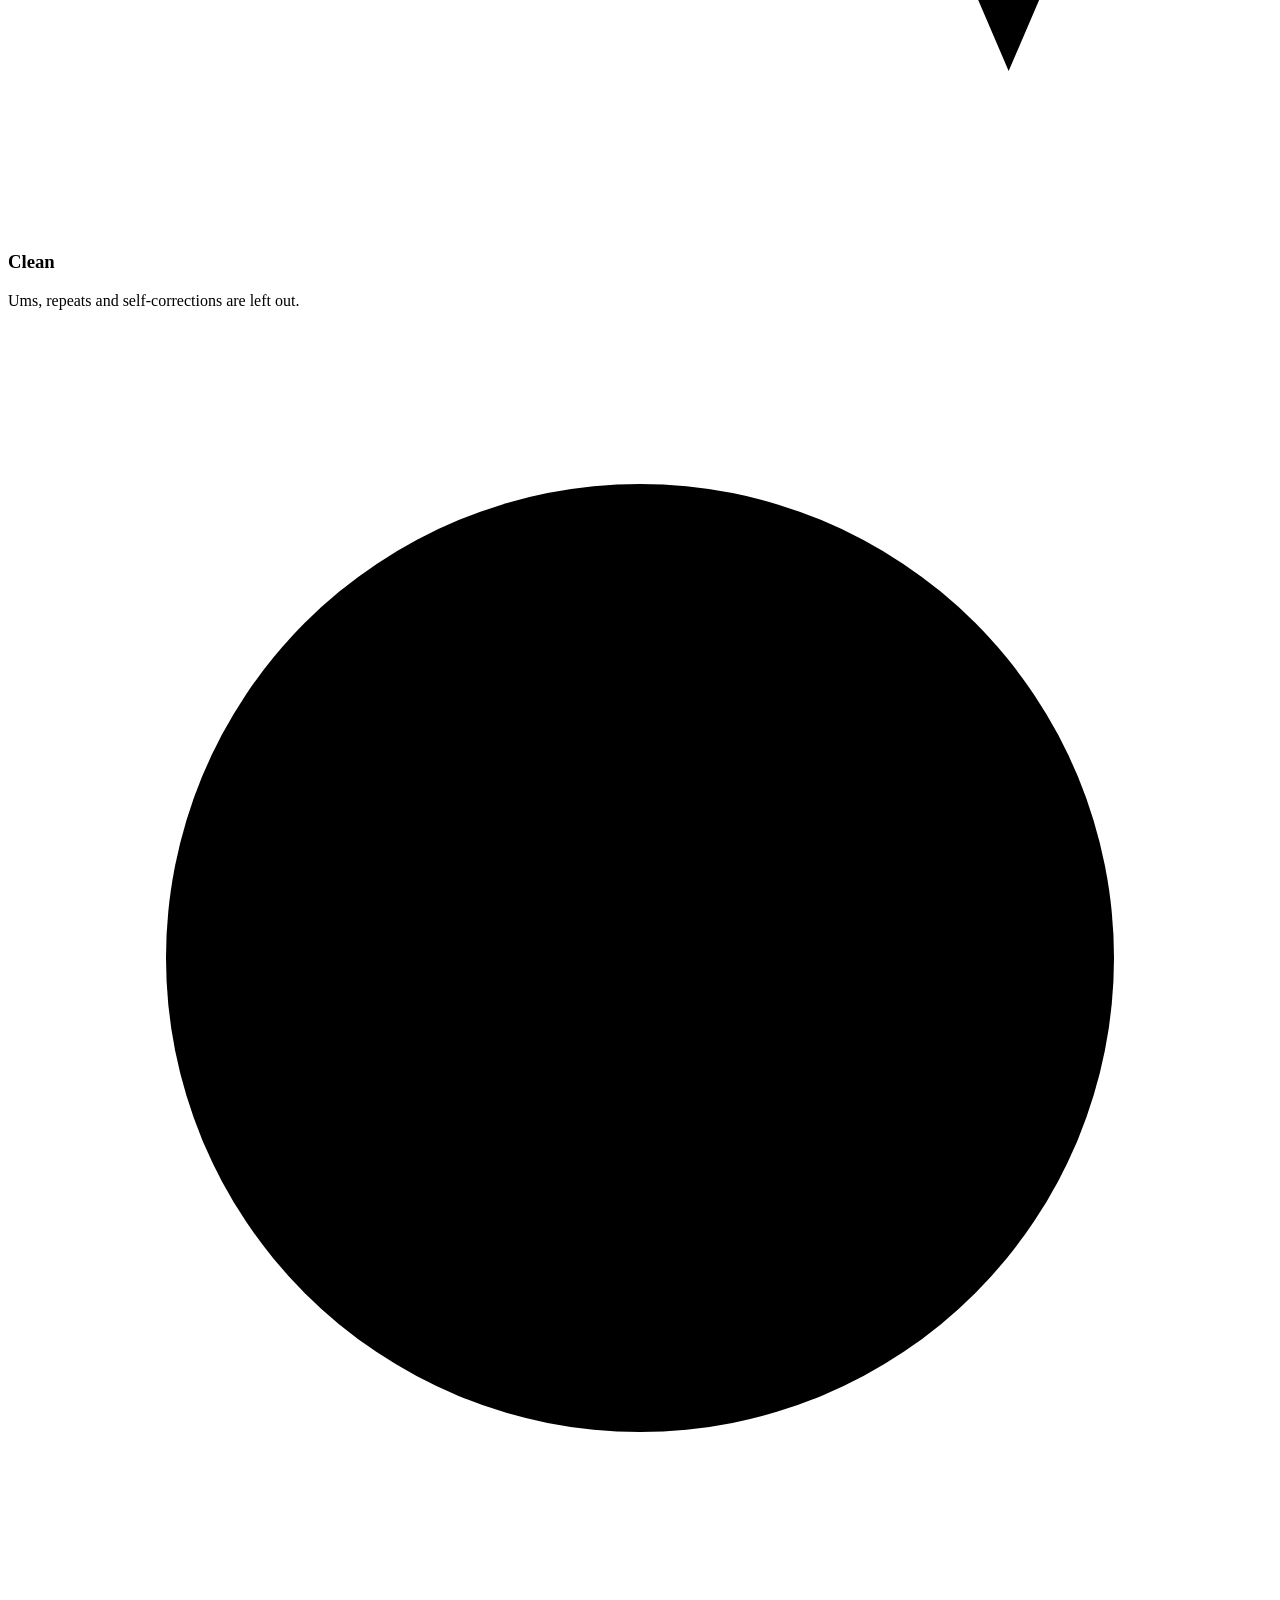
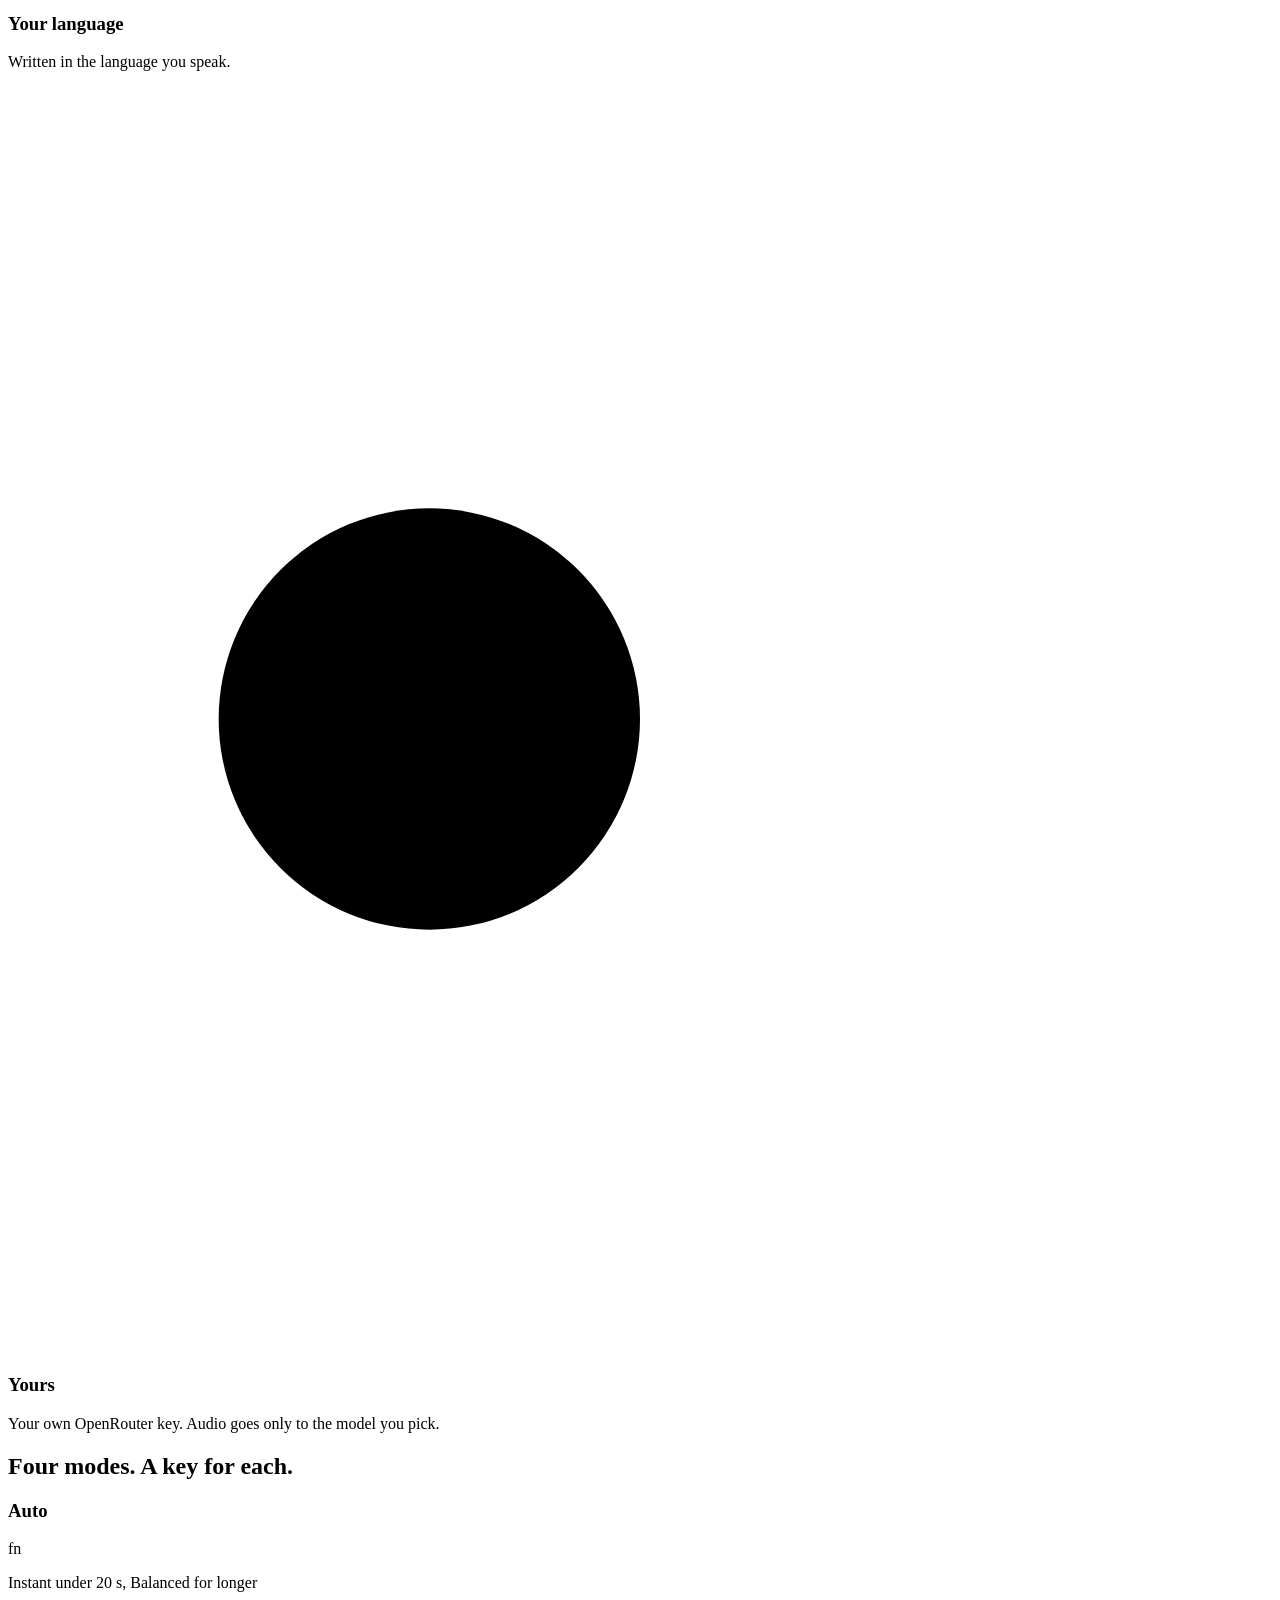
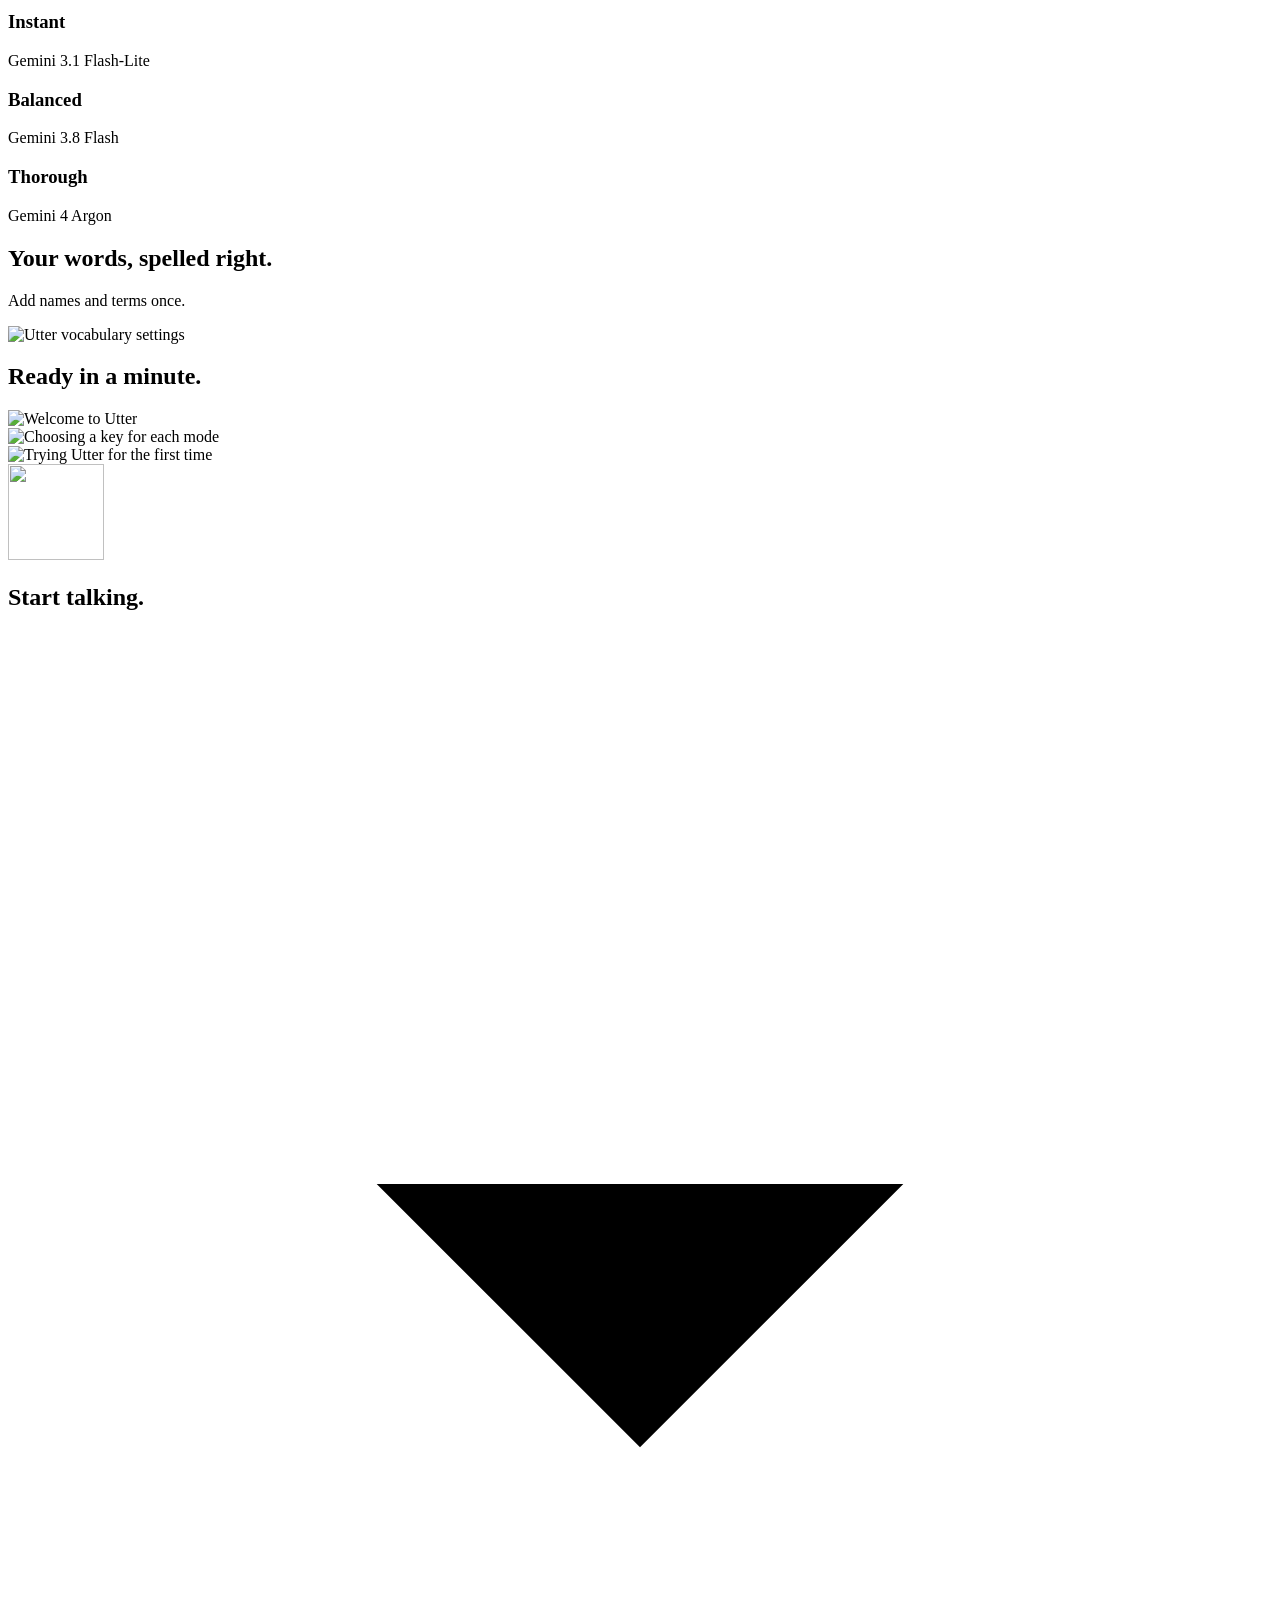
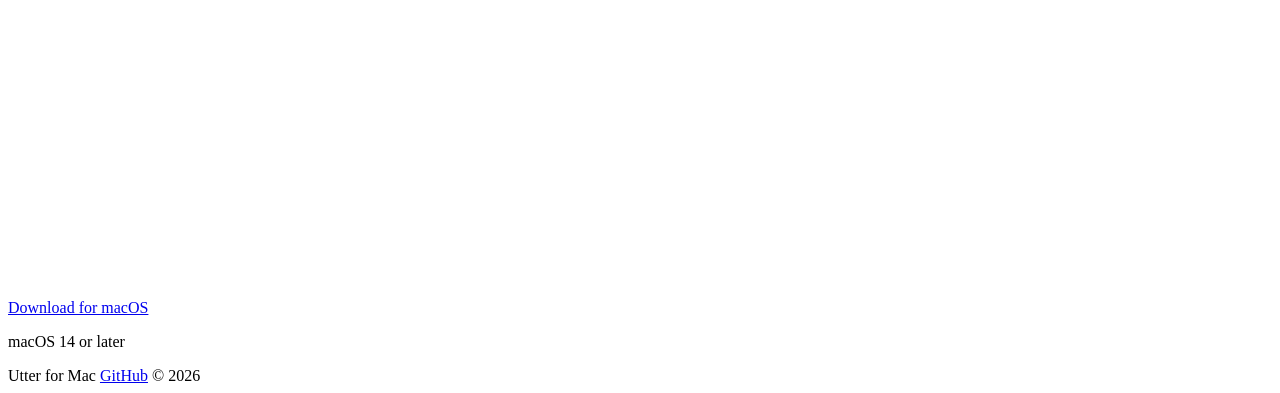
==== commit 06361e3e: "Website: download from the GitHub release; GitHub link in the top bar and footer Every Download butt" ====
--- a/website/public/index.html
+++ b/website/public/index.html
@@ -31,7 +31,7 @@
       <img src="/img/icon-256.png" width="32" height="32" alt="">
       <span>Utter</span>
     </a>
-    <a class="nav-cta" href="/download" download="Utter.dmg">Download</a>
+    <a class="nav-gh" href="https://github.com/bitooz/utter" aria-label="Utter on GitHub"><svg viewBox="0 0 16 16" aria-hidden="true"><path d="M8 0C3.58 0 0 3.58 0 8c0 3.54 2.29 6.53 5.47 7.59.4.07.55-.17.55-.38 0-.19-.01-.82-.01-1.49-2.01.37-2.53-.49-2.69-.94-.09-.23-.48-.94-.82-1.13-.28-.15-.68-.52-.01-.53.63-.01 1.08.58 1.23.82.72 1.21 1.87.87 2.33.66.07-.52.28-.87.51-1.07-1.78-.2-3.64-.89-3.64-3.95 0-.87.31-1.59.82-2.15-.08-.2-.36-1.02.08-2.12 0 0 .67-.21 2.2.82.64-.18 1.32-.27 2-.27.68 0 1.36.09 2 .27 1.53-1.04 2.2-.82 2.2-.82.44 1.1.16 1.92.08 2.12.51.56.82 1.27.82 2.15 0 3.07-1.87 3.75-3.65 3.95.29.25.54.73.54 1.48 0 1.07-.01 1.93-.01 2.2 0 .21.15.46.55.38A8.013 8.013 0 0 0 16 8c0-4.42-3.58-8-8-8z"/></svg><span>GitHub</span></a>
   </div>
 </header>
 
@@ -43,7 +43,7 @@
     <p class="lede">Hold a key, speak, let go. Your words appear wherever you type, in any app.</p>
 
     <div class="download">
-      <a class="dl-button" href="/download" download="Utter.dmg">
+      <a class="dl-button" href="https://github.com/bitooz/utter/releases/latest/download/Utter.dmg">
         <svg viewBox="0 0 24 24" aria-hidden="true"><path d="M12 4v11M7 10.5l5 5 5-5M5 20h14"/></svg>
         Download for macOS
       </a>
@@ -164,7 +164,7 @@
     <img src="/img/icon-512.webp" width="96" height="96" alt="">
     <h2>Start talking.</h2>
     <div class="download">
-      <a class="dl-button" href="/download" download="Utter.dmg">
+      <a class="dl-button" href="https://github.com/bitooz/utter/releases/latest/download/Utter.dmg">
         <svg viewBox="0 0 24 24" aria-hidden="true"><path d="M12 4v11M7 10.5l5 5 5-5M5 20h14"/></svg>
         Download for macOS
       </a>
@@ -175,6 +175,7 @@
 
 <footer class="foot wrap">
   <span>Utter for Mac</span>
+  <a href="https://github.com/bitooz/utter">GitHub</a>
   <span>© 2026</span>
 </footer>
 
